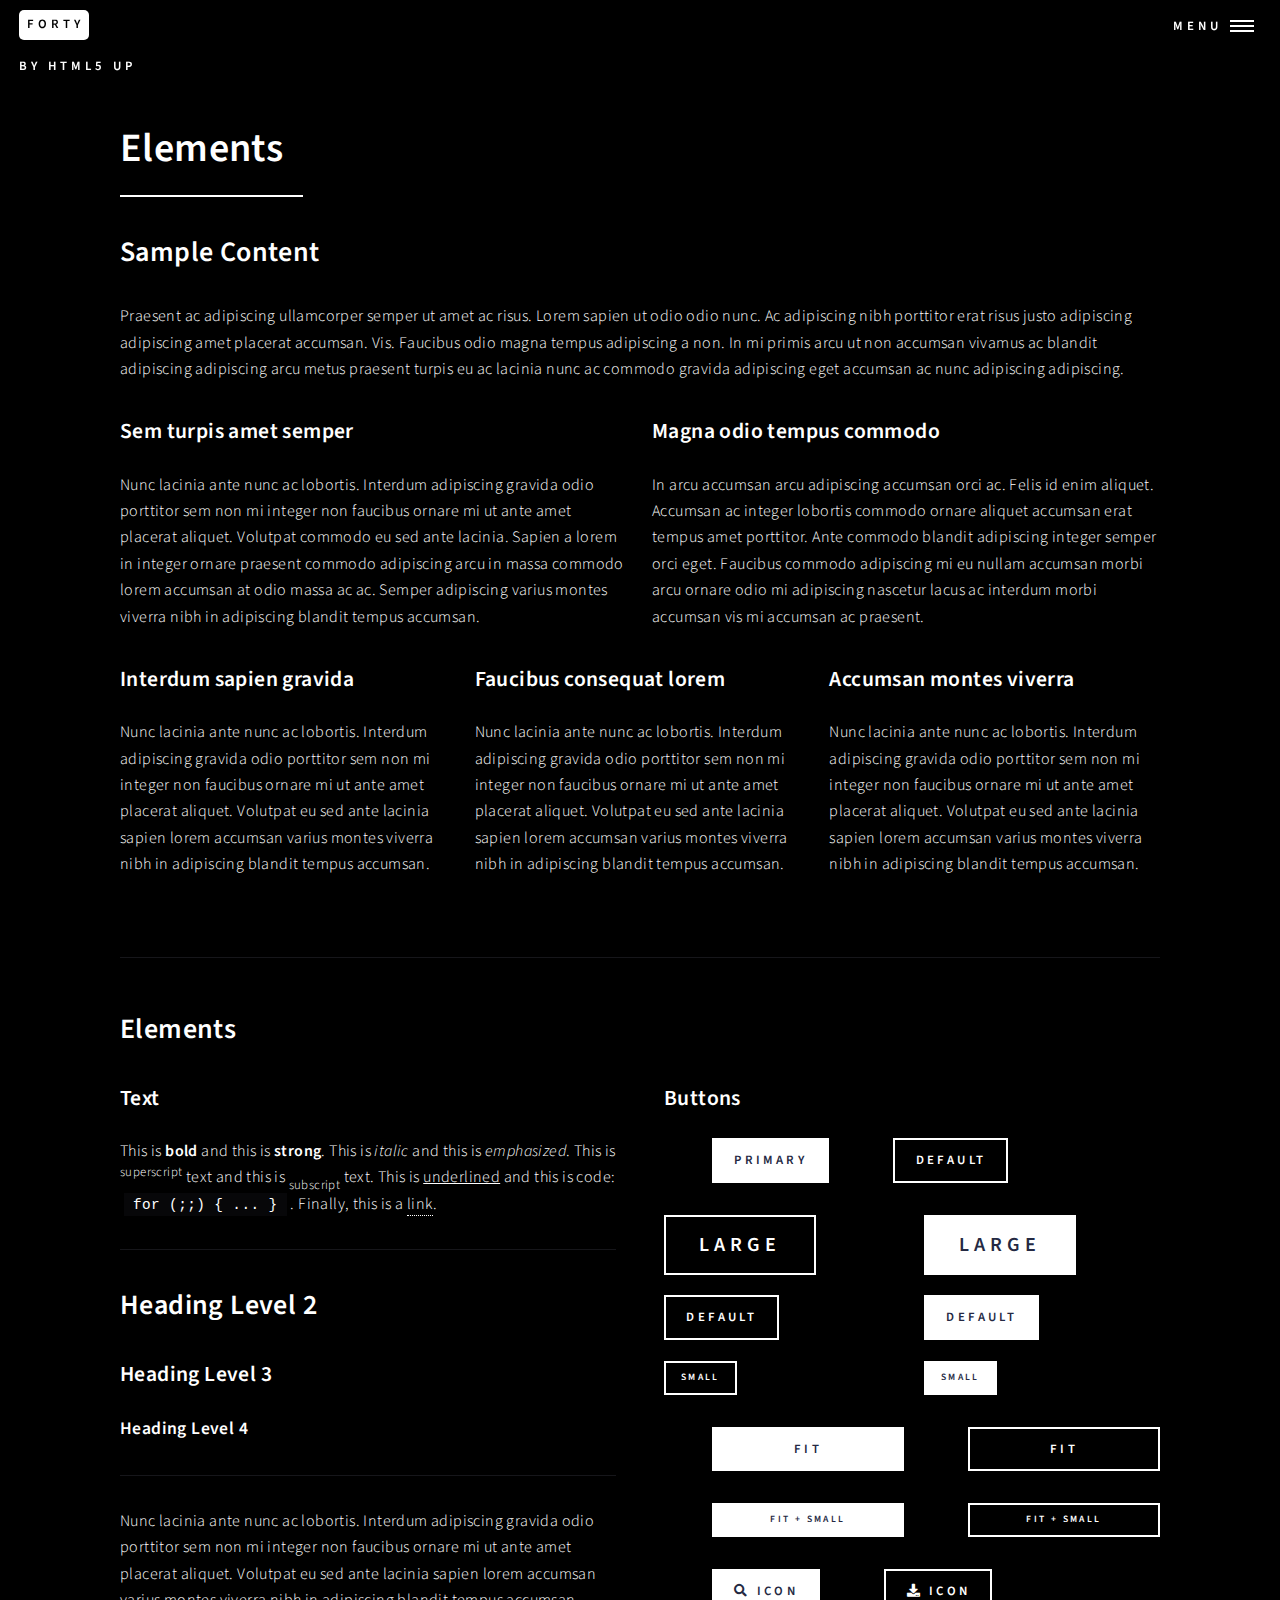
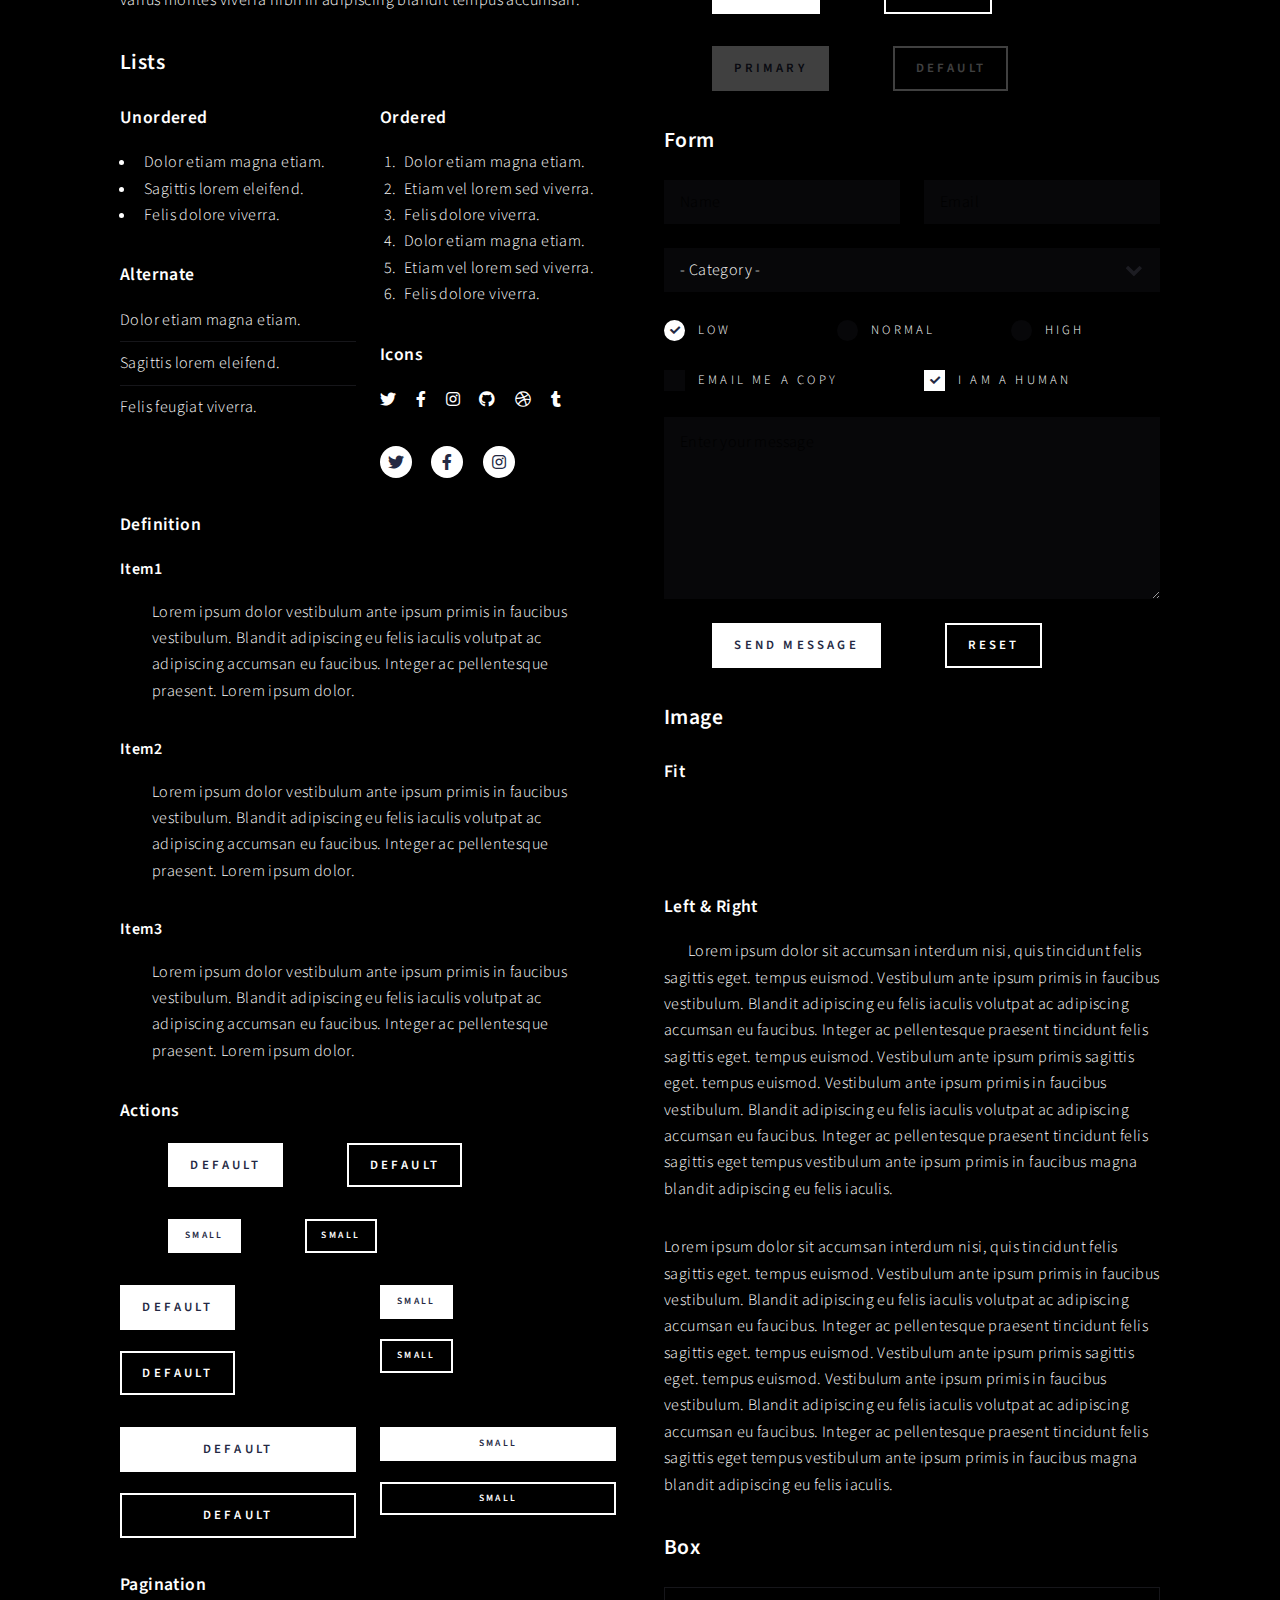
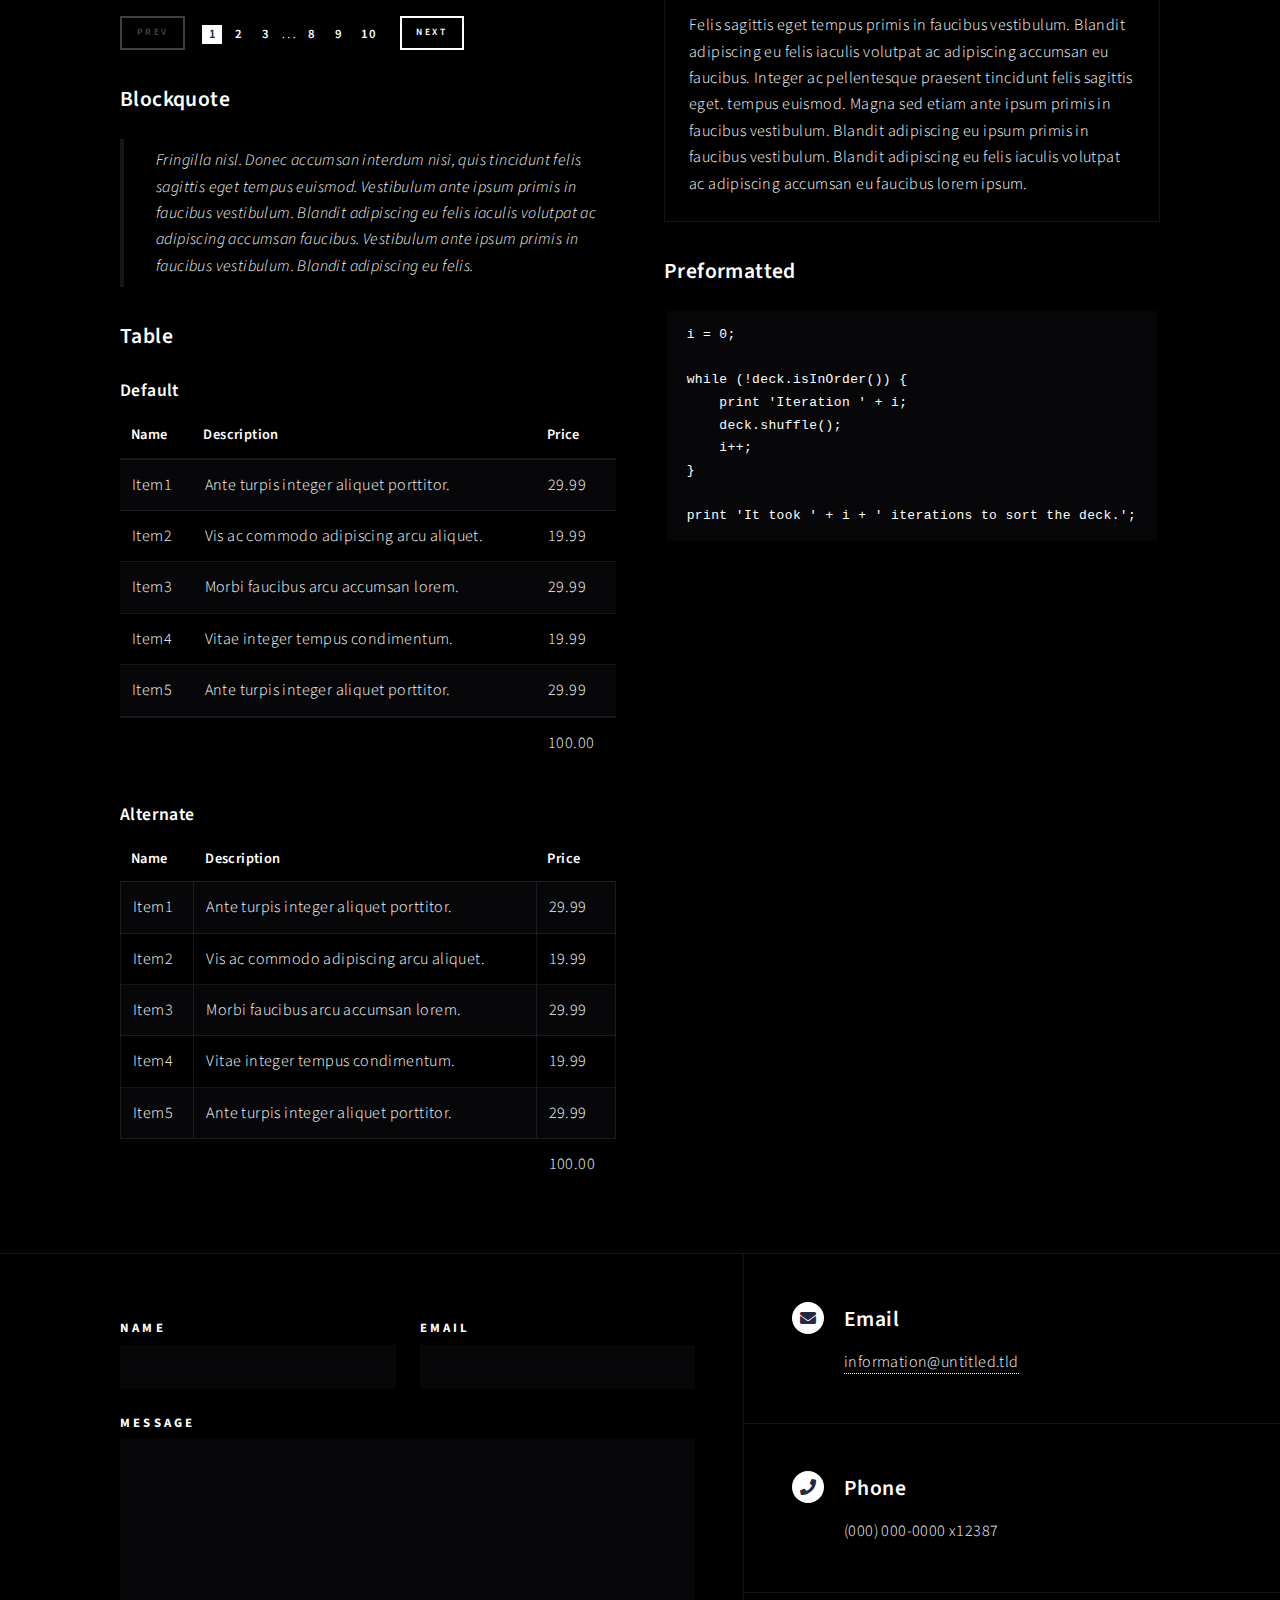
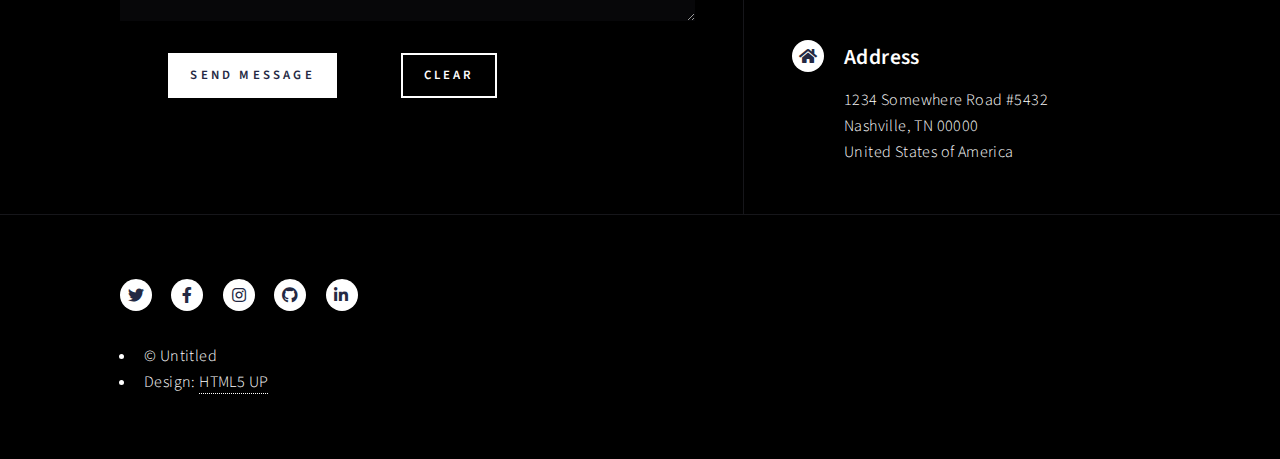
==== elements.html @ b3724514 "first commit" ====
<!DOCTYPE HTML>
<!--
	Forty by HTML5 UP
	html5up.net | @ajlkn
	Free for personal and commercial use under the CCA 3.0 license (html5up.net/license)
-->
<html lang="pt-br">
	<head>
		<title>Elements - Forty by HTML5 UP</title>
		<meta charset="utf-8" />
		<meta name="viewport" content="width=device-width, initial-scale=1, user-scalable=no" />
		<link rel="stylesheet" href="assets/css/main.css" />
		<noscript><link rel="stylesheet" href="assets/css/noscript.css" /></noscript>
	</head>
	<body class="is-preload">

		<!-- Wrapper -->
			<div id="wrapper">

				<!-- Header -->
					<header id="header">
						<a href="index.html" class="logo"><strong>Forty</strong> <span>by HTML5 UP</span></a>
						<nav>
							<a href="#menu">Menu</a>
						</nav>
					</header>

				<!-- Menu -->
					<nav id="menu">
						<ul class="links">
							<li><a href="index.html">Home</a></li>
							<li><a href="landing.html">Landing</a></li>
							<li><a href="generic.html">Generic</a></li>
							<li><a href="elements.html">Elements</a></li>
						</ul>
						<ul class="actions stacked">
							<li><a href="#" class="button primary fit">Get Started</a></li>
							<li><a href="#" class="button fit">Log In</a></li>
						</ul>
					</nav>

				<!-- Main -->
					<div id="main" class="alt">

						<!-- One -->
							<section id="one">
								<div class="inner">
									<header class="major">
										<h1>Elements</h1>
									</header>

									<!-- Content -->
										<h2 id="content">Sample Content</h2>
										<p>Praesent ac adipiscing ullamcorper semper ut amet ac risus. Lorem sapien ut odio odio nunc. Ac adipiscing nibh porttitor erat risus justo adipiscing adipiscing amet placerat accumsan. Vis. Faucibus odio magna tempus adipiscing a non. In mi primis arcu ut non accumsan vivamus ac blandit adipiscing adipiscing arcu metus praesent turpis eu ac lacinia nunc ac commodo gravida adipiscing eget accumsan ac nunc adipiscing adipiscing.</p>
										<div class="row">
											<div class="col-6 col-12-small">
												<h3>Sem turpis amet semper</h3>
												<p>Nunc lacinia ante nunc ac lobortis. Interdum adipiscing gravida odio porttitor sem non mi integer non faucibus ornare mi ut ante amet placerat aliquet. Volutpat commodo eu sed ante lacinia. Sapien a lorem in integer ornare praesent commodo adipiscing arcu in massa commodo lorem accumsan at odio massa ac ac. Semper adipiscing varius montes viverra nibh in adipiscing blandit tempus accumsan.</p>
											</div>
											<div class="col-6 col-12-small">
												<h3>Magna odio tempus commodo</h3>
												<p>In arcu accumsan arcu adipiscing accumsan orci ac. Felis id enim aliquet. Accumsan ac integer lobortis commodo ornare aliquet accumsan erat tempus amet porttitor. Ante commodo blandit adipiscing integer semper orci eget. Faucibus commodo adipiscing mi eu nullam accumsan morbi arcu ornare odio mi adipiscing nascetur lacus ac interdum morbi accumsan vis mi accumsan ac praesent.</p>
											</div>
											<!-- Break -->
											<div class="col-4 col-12-medium">
												<h3>Interdum sapien gravida</h3>
												<p>Nunc lacinia ante nunc ac lobortis. Interdum adipiscing gravida odio porttitor sem non mi integer non faucibus ornare mi ut ante amet placerat aliquet. Volutpat eu sed ante lacinia sapien lorem accumsan varius montes viverra nibh in adipiscing blandit tempus accumsan.</p>
											</div>
											<div class="col-4 col-12-medium">
												<h3>Faucibus consequat lorem</h3>
												<p>Nunc lacinia ante nunc ac lobortis. Interdum adipiscing gravida odio porttitor sem non mi integer non faucibus ornare mi ut ante amet placerat aliquet. Volutpat eu sed ante lacinia sapien lorem accumsan varius montes viverra nibh in adipiscing blandit tempus accumsan.</p>
											</div>
											<div class="col-4 col-12-medium">
												<h3>Accumsan montes viverra</h3>
												<p>Nunc lacinia ante nunc ac lobortis. Interdum adipiscing gravida odio porttitor sem non mi integer non faucibus ornare mi ut ante amet placerat aliquet. Volutpat eu sed ante lacinia sapien lorem accumsan varius montes viverra nibh in adipiscing blandit tempus accumsan.</p>
											</div>
										</div>

									<hr class="major" />

									<!-- Elements -->
										<h2 id="elements">Elements</h2>
										<div class="row gtr-200">
											<div class="col-6 col-12-medium">

												<!-- Text stuff -->
													<h3>Text</h3>
													<p>This is <b>bold</b> and this is <strong>strong</strong>. This is <i>italic</i> and this is <em>emphasized</em>.
													This is <sup>superscript</sup> text and this is <sub>subscript</sub> text.
													This is <u>underlined</u> and this is code: <code>for (;;) { ... }</code>.
													Finally, this is a <a href="#">link</a>.</p>
													<hr />
													<h2>Heading Level 2</h2>
													<h3>Heading Level 3</h3>
													<h4>Heading Level 4</h4>
													<hr />
													<p>Nunc lacinia ante nunc ac lobortis. Interdum adipiscing gravida odio porttitor sem non mi integer non faucibus ornare mi ut ante amet placerat aliquet. Volutpat eu sed ante lacinia sapien lorem accumsan varius montes viverra nibh in adipiscing blandit tempus accumsan.</p>

												<!-- Lists -->
													<h3>Lists</h3>
													<div class="row">
														<div class="col-6 col-12-small">

															<h4>Unordered</h4>
															<ul>
																<li>Dolor etiam magna etiam.</li>
																<li>Sagittis lorem eleifend.</li>
																<li>Felis dolore viverra.</li>
															</ul>

															<h4>Alternate</h4>
															<ul class="alt">
																<li>Dolor etiam magna etiam.</li>
																<li>Sagittis lorem eleifend.</li>
																<li>Felis feugiat viverra.</li>
															</ul>

														</div>
														<div class="col-6 col-12-small">

															<h4>Ordered</h4>
															<ol>
																<li>Dolor etiam magna etiam.</li>
																<li>Etiam vel lorem sed viverra.</li>
																<li>Felis dolore viverra.</li>
																<li>Dolor etiam magna etiam.</li>
																<li>Etiam vel lorem sed viverra.</li>
																<li>Felis dolore viverra.</li>
															</ol>

															<h4>Icons</h4>
															<ul class="icons">
																<li><a href="#" class="icon brands fa-twitter"><span class="label">Twitter</span></a></li>
																<li><a href="#" class="icon brands fa-facebook-f"><span class="label">Facebook</span></a></li>
																<li><a href="#" class="icon brands fa-instagram"><span class="label">Instagram</span></a></li>
																<li><a href="#" class="icon brands fa-github"><span class="label">Github</span></a></li>
																<li><a href="#" class="icon brands fa-dribbble"><span class="label">Dribbble</span></a></li>
																<li><a href="#" class="icon brands fa-tumblr"><span class="label">Tumblr</span></a></li>
															</ul>
															<ul class="icons">
																<li><a href="#" class="icon brands alt fa-twitter"><span class="label">Twitter</span></a></li>
																<li><a href="#" class="icon brands alt fa-facebook-f"><span class="label">Facebook</span></a></li>
																<li><a href="#" class="icon brands alt fa-instagram"><span class="label">Instagram</span></a></li>
															</ul>

														</div>
													</div>
													<h4>Definition</h4>
													<dl>
														<dt>Item1</dt>
														<dd>
															<p>Lorem ipsum dolor vestibulum ante ipsum primis in faucibus vestibulum. Blandit adipiscing eu felis iaculis volutpat ac adipiscing accumsan eu faucibus. Integer ac pellentesque praesent. Lorem ipsum dolor.</p>
														</dd>
														<dt>Item2</dt>
														<dd>
															<p>Lorem ipsum dolor vestibulum ante ipsum primis in faucibus vestibulum. Blandit adipiscing eu felis iaculis volutpat ac adipiscing accumsan eu faucibus. Integer ac pellentesque praesent. Lorem ipsum dolor.</p>
														</dd>
														<dt>Item3</dt>
														<dd>
															<p>Lorem ipsum dolor vestibulum ante ipsum primis in faucibus vestibulum. Blandit adipiscing eu felis iaculis volutpat ac adipiscing accumsan eu faucibus. Integer ac pellentesque praesent. Lorem ipsum dolor.</p>
														</dd>
													</dl>

													<h4>Actions</h4>
													<ul class="actions">
														<li><a href="#" class="button primary">Default</a></li>
														<li><a href="#" class="button">Default</a></li>
													</ul>
													<ul class="actions small">
														<li><a href="#" class="button primary small">Small</a></li>
														<li><a href="#" class="button small">Small</a></li>
													</ul>
													<div class="row">
														<div class="col-6 col-12-small">
															<ul class="actions stacked">
																<li><a href="#" class="button primary">Default</a></li>
																<li><a href="#" class="button">Default</a></li>
															</ul>
														</div>
														<div class="col-6 col-12-small">
															<ul class="actions stacked">
																<li><a href="#" class="button primary small">Small</a></li>
																<li><a href="#" class="button small">Small</a></li>
															</ul>
														</div>
														<div class="col-6 col-12-small">
															<ul class="actions stacked">
																<li><a href="#" class="button primary fit">Default</a></li>
																<li><a href="#" class="button fit">Default</a></li>
															</ul>
														</div>
														<div class="col-6 col-12-small">
															<ul class="actions stacked">
																<li><a href="#" class="button primary small fit">Small</a></li>
																<li><a href="#" class="button small fit">Small</a></li>
															</ul>
														</div>
													</div>

													<h4>Pagination</h4>
													<ul class="pagination">
														<li><span class="button small disabled">Prev</span></li>
														<li><a href="#" class="page active">1</a></li>
														<li><a href="#" class="page">2</a></li>
														<li><a href="#" class="page">3</a></li>
														<li><span>&hellip;</span></li>
														<li><a href="#" class="page">8</a></li>
														<li><a href="#" class="page">9</a></li>
														<li><a href="#" class="page">10</a></li>
														<li><a href="#" class="button small">Next</a></li>
													</ul>

												<!-- Blockquote -->
													<h3>Blockquote</h3>
													<blockquote>Fringilla nisl. Donec accumsan interdum nisi, quis tincidunt felis sagittis eget tempus euismod. Vestibulum ante ipsum primis in faucibus vestibulum. Blandit adipiscing eu felis iaculis volutpat ac adipiscing accumsan faucibus. Vestibulum ante ipsum primis in faucibus vestibulum. Blandit adipiscing eu felis.</blockquote>

												<!-- Table -->
													<h3>Table</h3>

													<h4>Default</h4>
													<div class="table-wrapper">
														<table>
															<thead>
																<tr>
																	<th>Name</th>
																	<th>Description</th>
																	<th>Price</th>
																</tr>
															</thead>
															<tbody>
																<tr>
																	<td>Item1</td>
																	<td>Ante turpis integer aliquet porttitor.</td>
																	<td>29.99</td>
																</tr>
																<tr>
																	<td>Item2</td>
																	<td>Vis ac commodo adipiscing arcu aliquet.</td>
																	<td>19.99</td>
																</tr>
																<tr>
																	<td>Item3</td>
																	<td> Morbi faucibus arcu accumsan lorem.</td>
																	<td>29.99</td>
																</tr>
																<tr>
																	<td>Item4</td>
																	<td>Vitae integer tempus condimentum.</td>
																	<td>19.99</td>
																</tr>
																<tr>
																	<td>Item5</td>
																	<td>Ante turpis integer aliquet porttitor.</td>
																	<td>29.99</td>
																</tr>
															</tbody>
															<tfoot>
																<tr>
																	<td colspan="2"></td>
																	<td>100.00</td>
																</tr>
															</tfoot>
														</table>
													</div>

													<h4>Alternate</h4>
													<div class="table-wrapper">
														<table class="alt">
															<thead>
																<tr>
																	<th>Name</th>
																	<th>Description</th>
																	<th>Price</th>
																</tr>
															</thead>
															<tbody>
																<tr>
																	<td>Item1</td>
																	<td>Ante turpis integer aliquet porttitor.</td>
																	<td>29.99</td>
																</tr>
																<tr>
																	<td>Item2</td>
																	<td>Vis ac commodo adipiscing arcu aliquet.</td>
																	<td>19.99</td>
																</tr>
																<tr>
																	<td>Item3</td>
																	<td> Morbi faucibus arcu accumsan lorem.</td>
																	<td>29.99</td>
																</tr>
																<tr>
																	<td>Item4</td>
																	<td>Vitae integer tempus condimentum.</td>
																	<td>19.99</td>
																</tr>
																<tr>
																	<td>Item5</td>
																	<td>Ante turpis integer aliquet porttitor.</td>
																	<td>29.99</td>
																</tr>
															</tbody>
															<tfoot>
																<tr>
																	<td colspan="2"></td>
																	<td>100.00</td>
																</tr>
															</tfoot>
														</table>
													</div>

											</div>
											<div class="col-6 col-12-medium">

												<!-- Buttons -->
													<h3>Buttons</h3>
													<ul class="actions">
														<li><a href="#" class="button primary">Primary</a></li>
														<li><a href="#" class="button">Default</a></li>
													</ul>
													<div class="row">
														<div class="col-6 col-12-xsmall">
															<ul class="actions stacked">
																<li><a href="#" class="button large">Large</a></li>
																<li><a href="#" class="button">Default</a></li>
																<li><a href="#" class="button small">Small</a></li>
															</ul>
														</div>
														<div class="col-6 col-12-xsmall">
															<ul class="actions stacked">
																<li><a href="#" class="button primary large">Large</a></li>
																<li><a href="#" class="button primary">Default</a></li>
																<li><a href="#" class="button primary small">Small</a></li>
															</ul>
														</div>
													</div>
													<ul class="actions fit">
														<li><a href="#" class="button primary fit">Fit</a></li>
														<li><a href="#" class="button fit">Fit</a></li>
													</ul>
													<ul class="actions fit small">
														<li><a href="#" class="button primary fit small">Fit + Small</a></li>
														<li><a href="#" class="button fit small">Fit + Small</a></li>
													</ul>
													<ul class="actions">
														<li><a href="#" class="button primary icon solid fa-search">Icon</a></li>
														<li><a href="#" class="button icon solid fa-download">Icon</a></li>
													</ul>
													<ul class="actions">
														<li><span class="button primary disabled">Primary</span></li>
														<li><span class="button disabled">Default</span></li>
													</ul>

												<!-- Form -->
													<h3>Form</h3>

													<form method="post" action="#">
														<div class="row gtr-uniform">
															<div class="col-6 col-12-xsmall">
																<input type="text" name="demo-name" id="demo-name" value="" placeholder="Name" />
															</div>
															<div class="col-6 col-12-xsmall">
																<input type="email" name="demo-email" id="demo-email" value="" placeholder="Email" />
															</div>
															<!-- Break -->
															<div class="col-12">
																<select name="demo-category" id="demo-category">
																	<option value="">- Category -</option>
																	<option value="1">Manufacturing</option>
																	<option value="1">Shipping</option>
																	<option value="1">Administration</option>
																	<option value="1">Human Resources</option>
																</select>
															</div>
															<!-- Break -->
															<div class="col-4 col-12-small">
																<input type="radio" id="demo-priority-low" name="demo-priority" checked>
																<label for="demo-priority-low">Low</label>
															</div>
															<div class="col-4 col-12-small">
																<input type="radio" id="demo-priority-normal" name="demo-priority">
																<label for="demo-priority-normal">Normal</label>
															</div>
															<div class="col-4 col-12-small">
																<input type="radio" id="demo-priority-high" name="demo-priority">
																<label for="demo-priority-high">High</label>
															</div>
															<!-- Break -->
															<div class="col-6 col-12-small">
																<input type="checkbox" id="demo-copy" name="demo-copy">
																<label for="demo-copy">Email me a copy</label>
															</div>
															<div class="col-6 col-12-small">
																<input type="checkbox" id="demo-human" name="demo-human" checked>
																<label for="demo-human">I am a human</label>
															</div>
															<!-- Break -->
															<div class="col-12">
																<textarea name="demo-message" id="demo-message" placeholder="Enter your message" rows="6"></textarea>
															</div>
															<!-- Break -->
															<div class="col-12">
																<ul class="actions">
																	<li><input type="submit" value="Send Message" class="primary" /></li>
																	<li><input type="reset" value="Reset" /></li>
																</ul>
															</div>
														</div>
													</form>

												<!-- Image -->
													<h3>Image</h3>

													<h4>Fit</h4>
													<span class="image fit"><img src="images/pic03.jpg" alt="" /></span>
													<div class="box alt">
														<div class="row gtr-50 gtr-uniform">
															<div class="col-4"><span class="image fit"><img src="images/pic08.jpg" alt="" /></span></div>
															<div class="col-4"><span class="image fit"><img src="images/pic09.jpg" alt="" /></span></div>
															<div class="col-4"><span class="image fit"><img src="images/pic10.jpg" alt="" /></span></div>
															<!-- Break -->
															<div class="col-4"><span class="image fit"><img src="images/pic10.jpg" alt="" /></span></div>
															<div class="col-4"><span class="image fit"><img src="images/pic08.jpg" alt="" /></span></div>
															<div class="col-4"><span class="image fit"><img src="images/pic09.jpg" alt="" /></span></div>
															<!-- Break -->
															<div class="col-4"><span class="image fit"><img src="images/pic09.jpg" alt="" /></span></div>
															<div class="col-4"><span class="image fit"><img src="images/pic10.jpg" alt="" /></span></div>
															<div class="col-4"><span class="image fit"><img src="images/pic08.jpg" alt="" /></span></div>
														</div>
													</div>

													<h4>Left &amp; Right</h4>
													<p><span class="image left"><img src="images/pic09.jpg" alt="" /></span>Lorem ipsum dolor sit accumsan interdum nisi, quis tincidunt felis sagittis eget. tempus euismod. Vestibulum ante ipsum primis in faucibus vestibulum. Blandit adipiscing eu felis iaculis volutpat ac adipiscing accumsan eu faucibus. Integer ac pellentesque praesent tincidunt felis sagittis eget. tempus euismod. Vestibulum ante ipsum primis sagittis eget. tempus euismod. Vestibulum ante ipsum primis in faucibus vestibulum. Blandit adipiscing eu felis iaculis volutpat ac adipiscing accumsan eu faucibus. Integer ac pellentesque praesent tincidunt felis sagittis eget tempus vestibulum ante ipsum primis in faucibus magna blandit adipiscing eu felis iaculis.</p>
													<p><span class="image right"><img src="images/pic10.jpg" alt="" /></span>Lorem ipsum dolor sit accumsan interdum nisi, quis tincidunt felis sagittis eget. tempus euismod. Vestibulum ante ipsum primis in faucibus vestibulum. Blandit adipiscing eu felis iaculis volutpat ac adipiscing accumsan eu faucibus. Integer ac pellentesque praesent tincidunt felis sagittis eget. tempus euismod. Vestibulum ante ipsum primis sagittis eget. tempus euismod. Vestibulum ante ipsum primis in faucibus vestibulum. Blandit adipiscing eu felis iaculis volutpat ac adipiscing accumsan eu faucibus. Integer ac pellentesque praesent tincidunt felis sagittis eget tempus vestibulum ante ipsum primis in faucibus magna blandit adipiscing eu felis iaculis.</p>

												<!-- Box -->
													<h3>Box</h3>
													<div class="box">
														<p>Felis sagittis eget tempus primis in faucibus vestibulum. Blandit adipiscing eu felis iaculis volutpat ac adipiscing accumsan eu faucibus. Integer ac pellentesque praesent tincidunt felis sagittis eget. tempus euismod. Magna sed etiam ante ipsum primis in faucibus vestibulum. Blandit adipiscing eu ipsum primis in faucibus vestibulum. Blandit adipiscing eu felis iaculis volutpat ac adipiscing accumsan eu faucibus lorem ipsum.</p>
													</div>

												<!-- Preformatted Code -->
													<h3>Preformatted</h3>
													<pre><code>i = 0;

while (!deck.isInOrder()) {
    print 'Iteration ' + i;
    deck.shuffle();
    i++;
}

print 'It took ' + i + ' iterations to sort the deck.';
</code></pre>

											</div>
										</div>

								</div>
							</section>

					</div>

				<!-- Contact -->
					<section id="contact">
						<div class="inner">
							<section>
								<form method="post" action="#">
									<div class="fields">
										<div class="field half">
											<label for="name">Name</label>
											<input type="text" name="name" id="name" />
										</div>
										<div class="field half">
											<label for="email">Email</label>
											<input type="text" name="email" id="email" />
										</div>
										<div class="field">
											<label for="message">Message</label>
											<textarea name="message" id="message" rows="6"></textarea>
										</div>
									</div>
									<ul class="actions">
										<li><input type="submit" value="Send Message" class="primary" /></li>
										<li><input type="reset" value="Clear" /></li>
									</ul>
								</form>
							</section>
							<section class="split">
								<section>
									<div class="contact-method">
										<span class="icon solid alt fa-envelope"></span>
										<h3>Email</h3>
										<a href="#">information@untitled.tld</a>
									</div>
								</section>
								<section>
									<div class="contact-method">
										<span class="icon solid alt fa-phone"></span>
										<h3>Phone</h3>
										<span>(000) 000-0000 x12387</span>
									</div>
								</section>
								<section>
									<div class="contact-method">
										<span class="icon solid alt fa-home"></span>
										<h3>Address</h3>
										<span>1234 Somewhere Road #5432<br />
										Nashville, TN 00000<br />
										United States of America</span>
									</div>
								</section>
							</section>
						</div>
					</section>

				<!-- Footer -->
					<footer id="footer">
						<div class="inner">
							<ul class="icons">
								<li><a href="#" class="icon brands alt fa-twitter"><span class="label">Twitter</span></a></li>
								<li><a href="#" class="icon brands alt fa-facebook-f"><span class="label">Facebook</span></a></li>
								<li><a href="#" class="icon brands alt fa-instagram"><span class="label">Instagram</span></a></li>
								<li><a href="#" class="icon brands alt fa-github"><span class="label">GitHub</span></a></li>
								<li><a href="#" class="icon brands alt fa-linkedin-in"><span class="label">LinkedIn</span></a></li>
							</ul>
							<ul class="copyright">
								<li>&copy; Untitled</li><li>Design: <a href="https://html5up.net">HTML5 UP</a></li>
							</ul>
						</div>
					</footer>

			</div>

		<!-- Scripts -->
			<script src="assets/js/jquery.min.js"></script>
			<script src="assets/js/jquery.scrolly.min.js"></script>
			<script src="assets/js/jquery.scrollex.min.js"></script>
			<script src="assets/js/browser.min.js"></script>
			<script src="assets/js/breakpoints.min.js"></script>
			<script src="assets/js/util.js"></script>
			<script src="assets/js/main.js"></script>

	</body>
</html>
---- assets/css/main.css ----
@import url(fontawesome-all.min.css);
@import url("https://fonts.googleapis.com/css?family=Source+Sans+Pro:300,300italic,600,600italic");

/*
	Forty by HTML5 UP
	html5up.net | @ajlkn
	Free for personal and commercial use under the CCA 3.0 license (html5up.net/license)
*/

html, body, div, span, applet, object,
iframe, h1, h2, h3, h4, h5, h6, p, blockquote,
pre, a, abbr, acronym, address, big, cite,
code, del, dfn, em, img, ins, kbd, q, s, samp,
small, strike, strong, sub, sup, tt, var, b,
u, i, center, dl, dt, dd, ol, ul, li, fieldset,
form, label, legend, table, caption, tbody,
tfoot, thead, tr, th, td, article, aside,
canvas, details, embed, figure, figcaption,
footer, header, hgroup, menu, nav, output, ruby,
section, summary, time, mark, audio, video {
	margin: 0;
	padding: 0;
	border: 0;
	font-size: 100%;
	font: inherit;
	vertical-align: baseline;}

article, aside, details, figcaption, figure,
footer, header, hgroup, menu, nav, section {
	display: block;}

body {
	line-height: 1;
}

ol, ul {
	list-style: none;
}

blockquote, q {
	quotes: none;
}

	blockquote:before, blockquote:after, q:before, q:after {
		content: '';
		content: none;
	}

table {
	border-collapse: collapse;
	border-spacing: 0;
}

body {
	-webkit-text-size-adjust: none;
}

mark {
	background-color: transparent;
	color: inherit;
}

input::-moz-focus-inner {
	border: 0;
	padding: 0;
}

input, select, textarea {
	-moz-appearance: none;
	-webkit-appearance: none;
	-ms-appearance: none;
	appearance: none;
}

/* Basic */

	@-ms-viewport {
		width: device-width;
	}

	body {
		-ms-overflow-style: scrollbar;
	}

	@media screen and (max-width: 480px) {

		html, body {
			min-width: 320px;
		}

	}

	html {
		box-sizing: border-box;
	}

	*, *:before, *:after {
		box-sizing: inherit;
	}

	body {
		background: #000000;
	}

		body.is-preload *, body.is-preload *:before, body.is-preload *:after {
			-moz-animation: none !important;
			-webkit-animation: none !important;
			-ms-animation: none !important;
			animation: none !important;
			-moz-transition: none !important;
			-webkit-transition: none !important;
			-ms-transition: none !important;
			transition: none !important;
		}

/* Type */

	body, input, select, textarea {
		color: #ffffff;
		font-family: "Source Sans Pro", Helvetica, sans-serif;
		font-size: 17pt;
		font-weight: 300;
		letter-spacing: 0.025em;
		line-height: 1.65;
	}

		@media screen and (max-width: 1680px) {

			body, input, select, textarea {
				font-size: 14pt;
			}

		}

		@media screen and (max-width: 1280px) {

			body, input, select, textarea {
				font-size: 12pt;
			}

		}

		@media screen and (max-width: 360px) {

			body, input, select, textarea {
				font-size: 11pt;
			}

		}

	a {
		-moz-transition: color 0.2s ease-in-out, border-bottom-color 0.2s ease-in-out;
		-webkit-transition: color 0.2s ease-in-out, border-bottom-color 0.2s ease-in-out;
		-ms-transition: color 0.2s ease-in-out, border-bottom-color 0.2s ease-in-out;
		transition: color 0.2s ease-in-out, border-bottom-color 0.2s ease-in-out;
		border-bottom: dotted 1px;
		color: inherit;
		text-decoration: none;
	}

		a:hover {
			border-bottom-color: transparent;
			color: #9bf1ff !important;
		}

		a:active {
			color: #53e3fb !important;
		}

	strong, b {
		color: #ffffff;
		font-weight: 600;
	}

	em, i {
		font-style: italic;
	}

	p {
		margin: 0 0 2em 0;
	}

	h1, h2, h3, h4, h5, h6 {
		color: #ffffff;
		font-weight: 600;
		line-height: 1.65;
		margin: 0 0 1em 0;
	}

		h1 a, h2 a, h3 a, h4 a, h5 a, h6 a {
			color: inherit;
			border-bottom: 0;
		}

	h1 {
		font-size: 2.5em;
	}

	h2 {
		font-size: 1.75em;
	}

	h3 {
		font-size: 1.35em;
	}

	h4 {
		font-size: 1.1em;
	}

	h5 {
		font-size: 0.9em;
	}

	h6 {
		font-size: 0.7em;
	}

	@media screen and (max-width: 736px) {

		h1 {
			font-size: 2em;
		}

		h2 {
			font-size: 1.5em;
		}

		h3 {
			font-size: 1.25em;
		}

	}

	sub {
		font-size: 0.8em;
		position: relative;
		top: 0.5em;
	}

	sup {
		font-size: 0.8em;
		position: relative;
		top: -0.5em;
	}

	blockquote {
		border-left: solid 4px rgba(212, 212, 255, 0.1);
		font-style: italic;
		margin: 0 0 2em 0;
		padding: 0.5em 0 0.5em 2em;
	}

	code {
		background: rgba(212, 212, 255, 0.035);
		font-family: "Courier New", monospace;
		font-size: 0.9em;
		margin: 0 0.25em;
		padding: 0.25em 0.65em;
	}

	pre {
		-webkit-overflow-scrolling: touch;
		font-family: "Courier New", monospace;
		font-size: 0.9em;
		margin: 0 0 2em 0;
	}

		pre code {
			display: block;
			line-height: 1.75;
			padding: 1em 1.5em;
			overflow-x: auto;
		}

	hr {
		border: 0;
		border-bottom: solid 1px rgba(212, 212, 255, 0.1);
		margin: 2em 0;
	}

		hr.major {
			margin: 3em 0;
		}

	.align-left {
		text-align: left;
	}

	.align-center {
		text-align: center;
	}

	.align-right {
		text-align: right;
	}

/* Row */

	.row {
		display: flex;
		flex-wrap: wrap;
		box-sizing: border-box;
		align-items: stretch;
	}

		.row > * {
			box-sizing: border-box;
		}

		.row.gtr-uniform > * > :last-child {
			margin-bottom: 0;
		}

		.row.aln-left {
			justify-content: flex-start;
		}

		.row.aln-center {
			justify-content: center;
		}

		.row.aln-right {
			justify-content: flex-end;
		}

		.row.aln-top {
			align-items: flex-start;
		}

		.row.aln-middle {
			align-items: center;
		}

		.row.aln-bottom {
			align-items: flex-end;
		}

		.row > .imp {
			order: -1;
		}

		.row > .col-1 {
			width: 8.33333%;
		}

		.row > .off-1 {
			margin-left: 8.33333%;
		}

		.row > .col-2 {
			width: 16.66667%;
		}

		.row > .off-2 {
			margin-left: 16.66667%;
		}

		.row > .col-3 {
			width: 25%;
		}

		.row > .off-3 {
			margin-left: 25%;
		}

		.row > .col-4 {
			width: 33.33333%;
		}

		.row > .off-4 {
			margin-left: 33.33333%;
		}

		.row > .col-5 {
			width: 41.66667%;
		}

		.row > .off-5 {
			margin-left: 41.66667%;
		}

		.row > .col-6 {
			width: 50%;
		}

		.row > .off-6 {
			margin-left: 50%;
		}

		.row > .col-7 {
			width: 58.33333%;
		}

		.row > .off-7 {
			margin-left: 58.33333%;
		}

		.row > .col-8 {
			width: 66.66667%;
		}

		.row > .off-8 {
			margin-left: 66.66667%;
		}

		.row > .col-9 {
			width: 75%;
		}

		.row > .off-9 {
			margin-left: 75%;
		}

		.row > .col-10 {
			width: 83.33333%;
		}

		.row > .off-10 {
			margin-left: 83.33333%;
		}

		.row > .col-11 {
			width: 91.66667%;
		}

		.row > .off-11 {
			margin-left: 91.66667%;
		}

		.row > .col-12 {
			width: 100%;
		}

		.row > .off-12 {
			margin-left: 100%;
		}

		.row.gtr-0 {
			margin-top: 0;
			margin-left: 0em;
		}

			.row.gtr-0 > * {
				padding: 0 0 0 0em;
			}

			.row.gtr-0.gtr-uniform {
				margin-top: 0em;
			}

				.row.gtr-0.gtr-uniform > * {
					padding-top: 0em;
				}

		.row.gtr-25 {
			margin-top: 0;
			margin-left: -0.5em;
		}

			.row.gtr-25 > * {
				padding: 0 0 0 0.5em;
			}

			.row.gtr-25.gtr-uniform {
				margin-top: -0.5em;
			}

				.row.gtr-25.gtr-uniform > * {
					padding-top: 0.5em;
				}

		.row.gtr-50 {
			margin-top: 0;
			margin-left: -1em;
		}

			.row.gtr-50 > * {
				padding: 0 0 0 1em;
			}

			.row.gtr-50.gtr-uniform {
				margin-top: -1em;
			}

				.row.gtr-50.gtr-uniform > * {
					padding-top: 1em;
				}

		.row {
			margin-top: 0;
			margin-left: -2em;
		}

			.row > * {
				padding: 0 0 0 2em;
			}

			.row.gtr-uniform {
				margin-top: -2em;
			}

				.row.gtr-uniform > * {
					padding-top: 2em;
				}

		.row.gtr-150 {
			margin-top: 0;
			margin-left: -3em;
		}

			.row.gtr-150 > * {
				padding: 0 0 0 3em;
			}

			.row.gtr-150.gtr-uniform {
				margin-top: -3em;
			}

				.row.gtr-150.gtr-uniform > * {
					padding-top: 3em;
				}

		.row.gtr-200 {
			margin-top: 0;
			margin-left: -4em;
		}

			.row.gtr-200 > * {
				padding: 0 0 0 4em;
			}

			.row.gtr-200.gtr-uniform {
				margin-top: -4em;
			}

				.row.gtr-200.gtr-uniform > * {
					padding-top: 4em;
				}

		@media screen and (max-width: 1680px) {

			.row {
				display: flex;
				flex-wrap: wrap;
				box-sizing: border-box;
				align-items: stretch;
			}

				.row > * {
					box-sizing: border-box;
				}

				.row.gtr-uniform > * > :last-child {
					margin-bottom: 0;
				}

				.row.aln-left {
					justify-content: flex-start;
				}

				.row.aln-center {
					justify-content: center;
				}

				.row.aln-right {
					justify-content: flex-end;
				}

				.row.aln-top {
					align-items: flex-start;
				}

				.row.aln-middle {
					align-items: center;
				}

				.row.aln-bottom {
					align-items: flex-end;
				}

				.row > .imp-xlarge {
					order: -1;
				}

				.row > .col-1-xlarge {
					width: 8.33333%;
				}

				.row > .off-1-xlarge {
					margin-left: 8.33333%;
				}

				.row > .col-2-xlarge {
					width: 16.66667%;
				}

				.row > .off-2-xlarge {
					margin-left: 16.66667%;
				}

				.row > .col-3-xlarge {
					width: 25%;
				}

				.row > .off-3-xlarge {
					margin-left: 25%;
				}

				.row > .col-4-xlarge {
					width: 33.33333%;
				}

				.row > .off-4-xlarge {
					margin-left: 33.33333%;
				}

				.row > .col-5-xlarge {
					width: 41.66667%;
				}

				.row > .off-5-xlarge {
					margin-left: 41.66667%;
				}

				.row > .col-6-xlarge {
					width: 50%;
				}

				.row > .off-6-xlarge {
					margin-left: 50%;
				}

				.row > .col-7-xlarge {
					width: 58.33333%;
				}

				.row > .off-7-xlarge {
					margin-left: 58.33333%;
				}

				.row > .col-8-xlarge {
					width: 66.66667%;
				}

				.row > .off-8-xlarge {
					margin-left: 66.66667%;
				}

				.row > .col-9-xlarge {
					width: 75%;
				}

				.row > .off-9-xlarge {
					margin-left: 75%;
				}

				.row > .col-10-xlarge {
					width: 83.33333%;
				}

				.row > .off-10-xlarge {
					margin-left: 83.33333%;
				}

				.row > .col-11-xlarge {
					width: 91.66667%;
				}

				.row > .off-11-xlarge {
					margin-left: 91.66667%;
				}

				.row > .col-12-xlarge {
					width: 100%;
				}

				.row > .off-12-xlarge {
					margin-left: 100%;
				}

				.row.gtr-0 {
					margin-top: 0;
					margin-left: 0em;
				}

					.row.gtr-0 > * {
						padding: 0 0 0 0em;
					}

					.row.gtr-0.gtr-uniform {
						margin-top: 0em;
					}

						.row.gtr-0.gtr-uniform > * {
							padding-top: 0em;
						}

				.row.gtr-25 {
					margin-top: 0;
					margin-left: -0.5em;
				}

					.row.gtr-25 > * {
						padding: 0 0 0 0.5em;
					}

					.row.gtr-25.gtr-uniform {
						margin-top: -0.5em;
					}

						.row.gtr-25.gtr-uniform > * {
							padding-top: 0.5em;
						}

				.row.gtr-50 {
					margin-top: 0;
					margin-left: -1em;
				}

					.row.gtr-50 > * {
						padding: 0 0 0 1em;
					}

					.row.gtr-50.gtr-uniform {
						margin-top: -1em;
					}

						.row.gtr-50.gtr-uniform > * {
							padding-top: 1em;
						}

				.row {
					margin-top: 0;
					margin-left: -2em;
				}

					.row > * {
						padding: 0 0 0 2em;
					}

					.row.gtr-uniform {
						margin-top: -2em;
					}

						.row.gtr-uniform > * {
							padding-top: 2em;
						}

				.row.gtr-150 {
					margin-top: 0;
					margin-left: -3em;
				}

					.row.gtr-150 > * {
						padding: 0 0 0 3em;
					}

					.row.gtr-150.gtr-uniform {
						margin-top: -3em;
					}

						.row.gtr-150.gtr-uniform > * {
							padding-top: 3em;
						}

				.row.gtr-200 {
					margin-top: 0;
					margin-left: -4em;
				}

					.row.gtr-200 > * {
						padding: 0 0 0 4em;
					}

					.row.gtr-200.gtr-uniform {
						margin-top: -4em;
					}

						.row.gtr-200.gtr-uniform > * {
							padding-top: 4em;
						}

		}

		@media screen and (max-width: 1280px) {

			.row {
				display: flex;
				flex-wrap: wrap;
				box-sizing: border-box;
				align-items: stretch;
			}

				.row > * {
					box-sizing: border-box;
				}

				.row.gtr-uniform > * > :last-child {
					margin-bottom: 0;
				}

				.row.aln-left {
					justify-content: flex-start;
				}

				.row.aln-center {
					justify-content: center;
				}

				.row.aln-right {
					justify-content: flex-end;
				}

				.row.aln-top {
					align-items: flex-start;
				}

				.row.aln-middle {
					align-items: center;
				}

				.row.aln-bottom {
					align-items: flex-end;
				}

				.row > .imp-large {
					order: -1;
				}

				.row > .col-1-large {
					width: 8.33333%;
				}

				.row > .off-1-large {
					margin-left: 8.33333%;
				}

				.row > .col-2-large {
					width: 16.66667%;
				}

				.row > .off-2-large {
					margin-left: 16.66667%;
				}

				.row > .col-3-large {
					width: 25%;
				}

				.row > .off-3-large {
					margin-left: 25%;
				}

				.row > .col-4-large {
					width: 33.33333%;
				}

				.row > .off-4-large {
					margin-left: 33.33333%;
				}

				.row > .col-5-large {
					width: 41.66667%;
				}

				.row > .off-5-large {
					margin-left: 41.66667%;
				}

				.row > .col-6-large {
					width: 50%;
				}

				.row > .off-6-large {
					margin-left: 50%;
				}

				.row > .col-7-large {
					width: 58.33333%;
				}

				.row > .off-7-large {
					margin-left: 58.33333%;
				}

				.row > .col-8-large {
					width: 66.66667%;
				}

				.row > .off-8-large {
					margin-left: 66.66667%;
				}

				.row > .col-9-large {
					width: 75%;
				}

				.row > .off-9-large {
					margin-left: 75%;
				}

				.row > .col-10-large {
					width: 83.33333%;
				}

				.row > .off-10-large {
					margin-left: 83.33333%;
				}

				.row > .col-11-large {
					width: 91.66667%;
				}

				.row > .off-11-large {
					margin-left: 91.66667%;
				}

				.row > .col-12-large {
					width: 100%;
				}

				.row > .off-12-large {
					margin-left: 100%;
				}

				.row.gtr-0 {
					margin-top: 0;
					margin-left: 0em;
				}

					.row.gtr-0 > * {
						padding: 0 0 0 0em;
					}

					.row.gtr-0.gtr-uniform {
						margin-top: 0em;
					}

						.row.gtr-0.gtr-uniform > * {
							padding-top: 0em;
						}

				.row.gtr-25 {
					margin-top: 0;
					margin-left: -0.375em;
				}

					.row.gtr-25 > * {
						padding: 0 0 0 0.375em;
					}

					.row.gtr-25.gtr-uniform {
						margin-top: -0.375em;
					}

						.row.gtr-25.gtr-uniform > * {
							padding-top: 0.375em;
						}

				.row.gtr-50 {
					margin-top: 0;
					margin-left: -0.75em;
				}

					.row.gtr-50 > * {
						padding: 0 0 0 0.75em;
					}

					.row.gtr-50.gtr-uniform {
						margin-top: -0.75em;
					}

						.row.gtr-50.gtr-uniform > * {
							padding-top: 0.75em;
						}

				.row {
					margin-top: 0;
					margin-left: -1.5em;
				}

					.row > * {
						padding: 0 0 0 1.5em;
					}

					.row.gtr-uniform {
						margin-top: -1.5em;
					}

						.row.gtr-uniform > * {
							padding-top: 1.5em;
						}

				.row.gtr-150 {
					margin-top: 0;
					margin-left: -2.25em;
				}

					.row.gtr-150 > * {
						padding: 0 0 0 2.25em;
					}

					.row.gtr-150.gtr-uniform {
						margin-top: -2.25em;
					}

						.row.gtr-150.gtr-uniform > * {
							padding-top: 2.25em;
						}

				.row.gtr-200 {
					margin-top: 0;
					margin-left: -3em;
				}

					.row.gtr-200 > * {
						padding: 0 0 0 3em;
					}

					.row.gtr-200.gtr-uniform {
						margin-top: -3em;
					}

						.row.gtr-200.gtr-uniform > * {
							padding-top: 3em;
						}

		}

		@media screen and (max-width: 980px) {

			.row {
				display: flex;
				flex-wrap: wrap;
				box-sizing: border-box;
				align-items: stretch;
			}

				.row > * {
					box-sizing: border-box;
				}

				.row.gtr-uniform > * > :last-child {
					margin-bottom: 0;
				}

				.row.aln-left {
					justify-content: flex-start;
				}

				.row.aln-center {
					justify-content: center;
				}

				.row.aln-right {
					justify-content: flex-end;
				}

				.row.aln-top {
					align-items: flex-start;
				}

				.row.aln-middle {
					align-items: center;
				}

				.row.aln-bottom {
					align-items: flex-end;
				}

				.row > .imp-medium {
					order: -1;
				}

				.row > .col-1-medium {
					width: 8.33333%;
				}

				.row > .off-1-medium {
					margin-left: 8.33333%;
				}

				.row > .col-2-medium {
					width: 16.66667%;
				}

				.row > .off-2-medium {
					margin-left: 16.66667%;
				}

				.row > .col-3-medium {
					width: 25%;
				}

				.row > .off-3-medium {
					margin-left: 25%;
				}

				.row > .col-4-medium {
					width: 33.33333%;
				}

				.row > .off-4-medium {
					margin-left: 33.33333%;
				}

				.row > .col-5-medium {
					width: 41.66667%;
				}

				.row > .off-5-medium {
					margin-left: 41.66667%;
				}

				.row > .col-6-medium {
					width: 50%;
				}

				.row > .off-6-medium {
					margin-left: 50%;
				}

				.row > .col-7-medium {
					width: 58.33333%;
				}

				.row > .off-7-medium {
					margin-left: 58.33333%;
				}

				.row > .col-8-medium {
					width: 66.66667%;
				}

				.row > .off-8-medium {
					margin-left: 66.66667%;
				}

				.row > .col-9-medium {
					width: 75%;
				}

				.row > .off-9-medium {
					margin-left: 75%;
				}

				.row > .col-10-medium {
					width: 83.33333%;
				}

				.row > .off-10-medium {
					margin-left: 83.33333%;
				}

				.row > .col-11-medium {
					width: 91.66667%;
				}

				.row > .off-11-medium {
					margin-left: 91.66667%;
				}

				.row > .col-12-medium {
					width: 100%;
				}

				.row > .off-12-medium {
					margin-left: 100%;
				}

				.row.gtr-0 {
					margin-top: 0;
					margin-left: 0em;
				}

					.row.gtr-0 > * {
						padding: 0 0 0 0em;
					}

					.row.gtr-0.gtr-uniform {
						margin-top: 0em;
					}

						.row.gtr-0.gtr-uniform > * {
							padding-top: 0em;
						}

				.row.gtr-25 {
					margin-top: 0;
					margin-left: -0.375em;
				}

					.row.gtr-25 > * {
						padding: 0 0 0 0.375em;
					}

					.row.gtr-25.gtr-uniform {
						margin-top: -0.375em;
					}

						.row.gtr-25.gtr-uniform > * {
							padding-top: 0.375em;
						}

				.row.gtr-50 {
					margin-top: 0;
					margin-left: -0.75em;
				}

					.row.gtr-50 > * {
						padding: 0 0 0 0.75em;
					}

					.row.gtr-50.gtr-uniform {
						margin-top: -0.75em;
					}

						.row.gtr-50.gtr-uniform > * {
							padding-top: 0.75em;
						}

				.row {
					margin-top: 0;
					margin-left: -1.5em;
				}

					.row > * {
						padding: 0 0 0 1.5em;
					}

					.row.gtr-uniform {
						margin-top: -1.5em;
					}

						.row.gtr-uniform > * {
							padding-top: 1.5em;
						}

				.row.gtr-150 {
					margin-top: 0;
					margin-left: -2.25em;
				}

					.row.gtr-150 > * {
						padding: 0 0 0 2.25em;
					}

					.row.gtr-150.gtr-uniform {
						margin-top: -2.25em;
					}

						.row.gtr-150.gtr-uniform > * {
							padding-top: 2.25em;
						}

				.row.gtr-200 {
					margin-top: 0;
					margin-left: -3em;
				}

					.row.gtr-200 > * {
						padding: 0 0 0 3em;
					}

					.row.gtr-200.gtr-uniform {
						margin-top: -3em;
					}

						.row.gtr-200.gtr-uniform > * {
							padding-top: 3em;
						}

		}

		@media screen and (max-width: 736px) {

			.row {
				display: flex;
				flex-wrap: wrap;
				box-sizing: border-box;
				align-items: stretch;
			}

				.row > * {
					box-sizing: border-box;
				}

				.row.gtr-uniform > * > :last-child {
					margin-bottom: 0;
				}

				.row.aln-left {
					justify-content: flex-start;
				}

				.row.aln-center {
					justify-content: center;
				}

				.row.aln-right {
					justify-content: flex-end;
				}

				.row.aln-top {
					align-items: flex-start;
				}

				.row.aln-middle {
					align-items: center;
				}

				.row.aln-bottom {
					align-items: flex-end;
				}

				.row > .imp-small {
					order: -1;
				}

				.row > .col-1-small {
					width: 8.33333%;
				}

				.row > .off-1-small {
					margin-left: 8.33333%;
				}

				.row > .col-2-small {
					width: 16.66667%;
				}

				.row > .off-2-small {
					margin-left: 16.66667%;
				}

				.row > .col-3-small {
					width: 25%;
				}

				.row > .off-3-small {
					margin-left: 25%;
				}

				.row > .col-4-small {
					width: 33.33333%;
				}

				.row > .off-4-small {
					margin-left: 33.33333%;
				}

				.row > .col-5-small {
					width: 41.66667%;
				}

				.row > .off-5-small {
					margin-left: 41.66667%;
				}

				.row > .col-6-small {
					width: 50%;
				}

				.row > .off-6-small {
					margin-left: 50%;
				}

				.row > .col-7-small {
					width: 58.33333%;
				}

				.row > .off-7-small {
					margin-left: 58.33333%;
				}

				.row > .col-8-small {
					width: 66.66667%;
				}

				.row > .off-8-small {
					margin-left: 66.66667%;
				}

				.row > .col-9-small {
					width: 75%;
				}

				.row > .off-9-small {
					margin-left: 75%;
				}

				.row > .col-10-small {
					width: 83.33333%;
				}

				.row > .off-10-small {
					margin-left: 83.33333%;
				}

				.row > .col-11-small {
					width: 91.66667%;
				}

				.row > .off-11-small {
					margin-left: 91.66667%;
				}

				.row > .col-12-small {
					width: 100%;
				}

				.row > .off-12-small {
					margin-left: 100%;
				}

				.row.gtr-0 {
					margin-top: 0;
					margin-left: 0em;
				}

					.row.gtr-0 > * {
						padding: 0 0 0 0em;
					}

					.row.gtr-0.gtr-uniform {
						margin-top: 0em;
					}

						.row.gtr-0.gtr-uniform > * {
							padding-top: 0em;
						}

				.row.gtr-25 {
					margin-top: 0;
					margin-left: -0.3125em;
				}

					.row.gtr-25 > * {
						padding: 0 0 0 0.3125em;
					}

					.row.gtr-25.gtr-uniform {
						margin-top: -0.3125em;
					}

						.row.gtr-25.gtr-uniform > * {
							padding-top: 0.3125em;
						}

				.row.gtr-50 {
					margin-top: 0;
					margin-left: -0.625em;
				}

					.row.gtr-50 > * {
						padding: 0 0 0 0.625em;
					}

					.row.gtr-50.gtr-uniform {
						margin-top: -0.625em;
					}

						.row.gtr-50.gtr-uniform > * {
							padding-top: 0.625em;
						}

				.row {
					margin-top: 0;
					margin-left: -1.25em;
				}

					.row > * {
						padding: 0 0 0 1.25em;
					}

					.row.gtr-uniform {
						margin-top: -1.25em;
					}

						.row.gtr-uniform > * {
							padding-top: 1.25em;
						}

				.row.gtr-150 {
					margin-top: 0;
					margin-left: -1.875em;
				}

					.row.gtr-150 > * {
						padding: 0 0 0 1.875em;
					}

					.row.gtr-150.gtr-uniform {
						margin-top: -1.875em;
					}

						.row.gtr-150.gtr-uniform > * {
							padding-top: 1.875em;
						}

				.row.gtr-200 {
					margin-top: 0;
					margin-left: -2.5em;
				}

					.row.gtr-200 > * {
						padding: 0 0 0 2.5em;
					}

					.row.gtr-200.gtr-uniform {
						margin-top: -2.5em;
					}

						.row.gtr-200.gtr-uniform > * {
							padding-top: 2.5em;
						}

		}

		@media screen and (max-width: 480px) {

			.row {
				display: flex;
				flex-wrap: wrap;
				box-sizing: border-box;
				align-items: stretch;
			}

				.row > * {
					box-sizing: border-box;
				}

				.row.gtr-uniform > * > :last-child {
					margin-bottom: 0;
				}

				.row.aln-left {
					justify-content: flex-start;
				}

				.row.aln-center {
					justify-content: center;
				}

				.row.aln-right {
					justify-content: flex-end;
				}

				.row.aln-top {
					align-items: flex-start;
				}

				.row.aln-middle {
					align-items: center;
				}

				.row.aln-bottom {
					align-items: flex-end;
				}

				.row > .imp-xsmall {
					order: -1;
				}

				.row > .col-1-xsmall {
					width: 8.33333%;
				}

				.row > .off-1-xsmall {
					margin-left: 8.33333%;
				}

				.row > .col-2-xsmall {
					width: 16.66667%;
				}

				.row > .off-2-xsmall {
					margin-left: 16.66667%;
				}

				.row > .col-3-xsmall {
					width: 25%;
				}

				.row > .off-3-xsmall {
					margin-left: 25%;
				}

				.row > .col-4-xsmall {
					width: 33.33333%;
				}

				.row > .off-4-xsmall {
					margin-left: 33.33333%;
				}

				.row > .col-5-xsmall {
					width: 41.66667%;
				}

				.row > .off-5-xsmall {
					margin-left: 41.66667%;
				}

				.row > .col-6-xsmall {
					width: 50%;
				}

				.row > .off-6-xsmall {
					margin-left: 50%;
				}

				.row > .col-7-xsmall {
					width: 58.33333%;
				}

				.row > .off-7-xsmall {
					margin-left: 58.33333%;
				}

				.row > .col-8-xsmall {
					width: 66.66667%;
				}

				.row > .off-8-xsmall {
					margin-left: 66.66667%;
				}

				.row > .col-9-xsmall {
					width: 75%;
				}

				.row > .off-9-xsmall {
					margin-left: 75%;
				}

				.row > .col-10-xsmall {
					width: 83.33333%;
				}

				.row > .off-10-xsmall {
					margin-left: 83.33333%;
				}

				.row > .col-11-xsmall {
					width: 91.66667%;
				}

				.row > .off-11-xsmall {
					margin-left: 91.66667%;
				}

				.row > .col-12-xsmall {
					width: 100%;
				}

				.row > .off-12-xsmall {
					margin-left: 100%;
				}

				.row.gtr-0 {
					margin-top: 0;
					margin-left: 0em;
				}

					.row.gtr-0 > * {
						padding: 0 0 0 0em;
					}

					.row.gtr-0.gtr-uniform {
						margin-top: 0em;
					}

						.row.gtr-0.gtr-uniform > * {
							padding-top: 0em;
						}

				.row.gtr-25 {
					margin-top: 0;
					margin-left: -0.3125em;
				}

					.row.gtr-25 > * {
						padding: 0 0 0 0.3125em;
					}

					.row.gtr-25.gtr-uniform {
						margin-top: -0.3125em;
					}

						.row.gtr-25.gtr-uniform > * {
							padding-top: 0.3125em;
						}

				.row.gtr-50 {
					margin-top: 0;
					margin-left: -0.625em;
				}

					.row.gtr-50 > * {
						padding: 0 0 0 0.625em;
					}

					.row.gtr-50.gtr-uniform {
						margin-top: -0.625em;
					}

						.row.gtr-50.gtr-uniform > * {
							padding-top: 0.625em;
						}

				.row {
					margin-top: 0;
					margin-left: -1.25em;
				}

					.row > * {
						padding: 0 0 0 1.25em;
					}

					.row.gtr-uniform {
						margin-top: -1.25em;
					}

						.row.gtr-uniform > * {
							padding-top: 1.25em;
						}

				.row.gtr-150 {
					margin-top: 0;
					margin-left: -1.875em;
				}

					.row.gtr-150 > * {
						padding: 0 0 0 1.875em;
					}

					.row.gtr-150.gtr-uniform {
						margin-top: -1.875em;
					}

						.row.gtr-150.gtr-uniform > * {
							padding-top: 1.875em;
						}

				.row.gtr-200 {
					margin-top: 0;
					margin-left: -2.5em;
				}

					.row.gtr-200 > * {
						padding: 0 0 0 2.5em;
					}

					.row.gtr-200.gtr-uniform {
						margin-top: -2.5em;
					}

						.row.gtr-200.gtr-uniform > * {
							padding-top: 2.5em;
						}

		}

/* Section/Article */

	section.special, article.special {
		text-align: center;
	}

	header.major {
		width: -moz-max-content;
		width: -webkit-max-content;
		width: -ms-max-content;
		width: max-content;
		margin-bottom: 2em;
	}

		header.major > :first-child {
			margin-bottom: 0;
			width: calc(100% + 0.5em);
		}

			header.major > :first-child:after {
				content: '';
				background-color: #ffffff;
				display: block;
				height: 2px;
				margin: 0.325em 0 0.5em 0;
				width: 100%;
			}

		header.major > p {
			font-size: 0.7em;
			font-weight: 600;
			letter-spacing: 0.25em;
			margin-bottom: 0;
			text-transform: uppercase;
		}

		body.is-ie header.major > :first-child:after {
			max-width: 9em;
		}

		body.is-ie header.major > h1:after {
			max-width: 100% !important;
		}

	@media screen and (max-width: 736px) {

		header.major > p br {
			display: none;
		}

	}

/* Form */

	form {
		margin: 0 0 2em 0;
	}

		form > :last-child {
			margin-bottom: 0;
		}

		form > .fields {
			display: -moz-flex;
			display: -webkit-flex;
			display: -ms-flex;
			display: flex;
			-moz-flex-wrap: wrap;
			-webkit-flex-wrap: wrap;
			-ms-flex-wrap: wrap;
			flex-wrap: wrap;
			width: calc(100% + 3em);
			margin: -1.5em 0 2em -1.5em;
		}

			form > .fields > .field {
				-moz-flex-grow: 0;
				-webkit-flex-grow: 0;
				-ms-flex-grow: 0;
				flex-grow: 0;
				-moz-flex-shrink: 0;
				-webkit-flex-shrink: 0;
				-ms-flex-shrink: 0;
				flex-shrink: 0;
				padding: 1.5em 0 0 1.5em;
				width: calc(100% - 1.5em);
			}

				form > .fields > .field.half {
					width: calc(50% - 0.75em);
				}

				form > .fields > .field.third {
					width: calc(100%/3 - 0.5em);
				}

				form > .fields > .field.quarter {
					width: calc(25% - 0.375em);
				}

		@media screen and (max-width: 480px) {

			form > .fields {
				width: calc(100% + 3em);
				margin: -1.5em 0 2em -1.5em;
			}

				form > .fields > .field {
					padding: 1.5em 0 0 1.5em;
					width: calc(100% - 1.5em);
				}

					form > .fields > .field.half {
						width: calc(100% - 1.5em);
					}

					form > .fields > .field.third {
						width: calc(100% - 1.5em);
					}

					form > .fields > .field.quarter {
						width: calc(100% - 1.5em);
					}

		}

	label {
		color: #ffffff;
		display: block;
		font-size: 0.8em;
		font-weight: 600;
		letter-spacing: 0.25em;
		margin: 0 0 1em 0;
		text-transform: uppercase;
	}

	input[type="text"],
	input[type="password"],
	input[type="email"],
	input[type="tel"],
	input[type="url"],
	select,
	textarea {
		-moz-appearance: none;
		-webkit-appearance: none;
		-ms-appearance: none;
		appearance: none;
		background: rgba(212, 212, 255, 0.035);
		border: none;
		border-radius: 0;
		color: inherit;
		display: block;
		outline: 0;
		padding: 0 1em;
		text-decoration: none;
		width: 100%;
	}

	.input-container {
		margin-bottom: 20px;
	}
	
	label {
		display: block;
		margin-bottom: 5px;
		font-weight: bold;
	}
	
	.input-container input[type="number"] {
		width: 100px;
		height: 30px; 
		padding: 8px;
		border: 1px solid #ccc;
		border-radius: 5px;
		font-size: 16px;
		background-color: rgba(255, 255, 255, 0.5); 
		backdrop-filter: blur(5px); 
		color: #000000;
	}
	
	
	#total-estimado {
		margin-top: 10px;
		font-weight: bold;
	}
	

	input[type="search"] {
		padding: 10px;
		width: 250px;
		height: 40px;
		border: none;
		border-radius: 20px;
		font-size: 18px;
		background-color: rgba(242, 242, 242, 0.24); 
		color: #000000;
		outline: none;
		margin-top: 10px;
		box-shadow: 0 2px 4px rgba(0, 0, 0, 0.1);
	}
	
	
	input[type="search"]::placeholder {
		color: #ffffff; 
	}
	

		input[type="text"]:invalid,
		input[type="password"]:invalid,
		input[type="email"]:invalid,
		input[type="tel"]:invalid,
		input[type="url"]:invalid,
		select:invalid,
		textarea:invalid {
			box-shadow: none;
		}

		input[type="text"]:focus,
		input[type="password"]:focus,
		input[type="email"]:focus,
		input[type="tel"]:focus,
		input[type="url"]:focus,
		select:focus,
		textarea:focus {
			border-color: #9bf1ff;
			box-shadow: 0 0 0 2px #9bf1ff;
		}

	select {
		background-image: url("data:image/svg+xml;charset=utf8,%3Csvg xmlns='http://www.w3.org/2000/svg' width='40' height='40' preserveAspectRatio='none' viewBox='0 0 40 40'%3E%3Cpath d='M9.4,12.3l10.4,10.4l10.4-10.4c0.2-0.2,0.5-0.4,0.9-0.4c0.3,0,0.6,0.1,0.9,0.4l3.3,3.3c0.2,0.2,0.4,0.5,0.4,0.9 c0,0.4-0.1,0.6-0.4,0.9L20.7,31.9c-0.2,0.2-0.5,0.4-0.9,0.4c-0.3,0-0.6-0.1-0.9-0.4L4.3,17.3c-0.2-0.2-0.4-0.5-0.4-0.9 c0-0.4,0.1-0.6,0.4-0.9l3.3-3.3c0.2-0.2,0.5-0.4,0.9-0.4S9.1,12.1,9.4,12.3z' fill='rgba(212, 212, 255, 0.1)' /%3E%3C/svg%3E");
		background-size: 1.25rem;
		background-repeat: no-repeat;
		background-position: calc(100% - 1rem) center;
		height: 2.75em;
		padding-right: 2.75em;
		text-overflow: ellipsis;
	}

		select option {
			color: #ffffff;
			background: #242943;
		}

		select:focus::-ms-value {
			background-color: transparent;
		}

		select::-ms-expand {
			display: none;
		}

	input[type="text"],
	input[type="password"],
	input[type="email"],
	input[type="tel"],
	input[type="url"],
	select {
		height: 2.75em;
	}

	textarea {
		padding: 0.75em 1em;
	}

	input[type="checkbox"],
	input[type="radio"] {
		-moz-appearance: none;
		-webkit-appearance: none;
		-ms-appearance: none;
		appearance: none;
		display: block;
		float: left;
		margin-right: -2em;
		opacity: 0;
		width: 1em;
		z-index: -1;
	}

		input[type="checkbox"] + label,
		input[type="radio"] + label {
			text-decoration: none;
			color: #ffffff;
			cursor: pointer;
			display: inline-block;
			font-weight: 300;
			padding-left: 2.65em;
			padding-right: 0.75em;
			position: relative;
		}

			input[type="checkbox"] + label:before,
			input[type="radio"] + label:before {
				-moz-osx-font-smoothing: grayscale;
				-webkit-font-smoothing: antialiased;
				display: inline-block;
				font-style: normal;
				font-variant: normal;
				text-rendering: auto;
				line-height: 1;
				text-transform: none !important;
				font-family: 'Font Awesome 5 Free';
				font-weight: 900;
			}

			input[type="checkbox"] + label:before,
			input[type="radio"] + label:before {
				background: rgba(212, 212, 255, 0.035);
				content: '';
				display: inline-block;
				font-size: 0.8em;
				height: 2.0625em;
				left: 0;
				letter-spacing: 0;
				line-height: 2.0625em;
				position: absolute;
				text-align: center;
				top: 0;
				width: 2.0625em;
			}

		input[type="checkbox"]:checked + label:before,
		input[type="radio"]:checked + label:before {
			background: #ffffff;
			border-color: #9bf1ff;
			content: '\f00c';
			color: #242943;
		}

		input[type="checkbox"]:focus + label:before,
		input[type="radio"]:focus + label:before {
			box-shadow: 0 0 0 2px #9bf1ff;
		}

	input[type="radio"] + label:before {
		border-radius: 100%;
	}

	::-webkit-input-placeholder {
		color: rgb(0, 0, 0) !important;
		opacity: 1.0;
	}

	:-moz-placeholder {
		color: rgba(0, 0, 0, 0.411) !important;
		opacity: 1.0;
	}

	::-moz-placeholder {
		color: rgba(0, 0, 0, 0.514) !important;
		opacity: 1.0;
	}

	:-ms-input-placeholder {
		color: rgba(0, 0, 0, 0.671) !important;
		opacity: 1.0;
	}

/* Box */

	.box {
		border: solid 1px rgba(212, 212, 255, 0.1);
		margin-bottom: 2em;
		padding: 1.5em;
	}

		.box > :last-child,
		.box > :last-child > :last-child,
		.box > :last-child > :last-child > :last-child {
			margin-bottom: 0;
		}

		.box.alt {
			border: 0;
			border-radius: 0;
			padding: 0;
		}

/* Icon */

	.icon {
		text-decoration: none;
		border-bottom: none;
		position: relative;
	}

		.icon:before {
			-moz-osx-font-smoothing: grayscale;
			-webkit-font-smoothing: antialiased;
			display: inline-block;
			font-style: normal;
			font-variant: normal;
			text-rendering: auto;
			line-height: 1;
			text-transform: none !important;
			font-family: 'Font Awesome 5 Free';
			font-weight: 400;
		}

		.icon > .label {
			display: none;
		}

		.icon:before {
			line-height: inherit;
		}

		.icon.solid:before {
			font-weight: 900;
		}

		.icon.brands:before {
			font-family: 'Font Awesome 5 Brands';
		}

		.icon.alt:before {
			background-color: #ffffff;
			border-radius: 100%;
			color: #242943;
			display: inline-block;
			height: 2em;
			line-height: 2em;
			text-align: center;
			width: 2em;
		}

	a.icon.alt:before {
		-moz-transition: background-color 0.2s ease-in-out;
		-webkit-transition: background-color 0.2s ease-in-out;
		-ms-transition: background-color 0.2s ease-in-out;
		transition: background-color 0.2s ease-in-out;
	}

	a.icon.alt:hover:before {
		background-color: #6fc3df;
	}

	a.icon.alt:active:before {
		background-color: #37a6cb;
	}

/* Image */

	.image {
		border: 0;
		display: inline-block;
		position: relative;
	}

		.image img {
			display: block;
		}

		.image.left, .image.right {
			max-width: 30%;
		}

			.image.left img, .image.right img {
				width: 100%;
			}

		.image.left {
			float: left;
			margin: 0 1.5em 1.25em 0;
			top: 0.25em;
		}

		.image.right {
			float: right;
			margin: 0 0 1.25em 1.5em;
			top: 0.25em;
		}

		.image.fit {
			display: block;
			margin: 0 0 2em 0;
			width: 100%;
		}

			.image.fit img {
				width: 100%;
			}

		.image.main {
			display: block;
			margin: 2.5em 0;
			width: 100%;
		}

			.image.main img {
				width: 100%;
			}

			@media screen and (max-width: 736px) {

				.image.main {
					margin: 1.5em 0;
				}

			}

/* List */

	ol {
		list-style: decimal;
		margin: 0 0 2em 0;
		padding-left: 1.25em;
	}

		ol li {
			padding-left: 0.25em;
		}

	ul {
		list-style: disc;
		margin: 0 0 2em 0;
		padding-left: 1em;
	}

		ul li {
			padding-left: 0.5em;
		}

		ul.alt {
			list-style: none;
			padding-left: 0;
		}

			ul.alt li {
				border-top: solid 1px rgba(212, 212, 255, 0.1);
				padding: 0.5em 0;
			}

				ul.alt li:first-child {
					border-top: 0;
					padding-top: 0;
				}

	dl {
		margin: 0 0 2em 0;
	}

		dl dt {
			display: block;
			font-weight: 600;
			margin: 0 0 1em 0;
		}

		dl dd {
			margin-left: 2em;
		}

/* Actions */

	ul.actions {
		display: -moz-flex;
		display: -webkit-flex;
		display: -ms-flex;
		display: flex;
		cursor: default;
		list-style: none;
		margin-left: -1em;
		padding-left: 0;
	}

		ul.actions li {
			padding: 0 0 0 4em;
			vertical-align: middle;
		}

		ul.actions.special {
			-moz-justify-content: center;
			-webkit-justify-content: center;
			-ms-justify-content: center;
			justify-content: center;
			width: 100%;
			margin-left: 0;
		}

			ul.actions.special li:first-child {
				padding-left: 0;
			}

		ul.actions.stacked {
			-moz-flex-direction: column;
			-webkit-flex-direction: column;
			-ms-flex-direction: column;
			flex-direction: column;
			margin-left: 0;
		}

			ul.actions.stacked li {
				padding: 1.3em 0 0 0;
			}

				ul.actions.stacked li:first-child {
					padding-top: 0;
				}

		ul.actions.fit {
			width: calc(100% + 1em);
		}

			ul.actions.fit li {
				-moz-flex-grow: 1;
				-webkit-flex-grow: 1;
				-ms-flex-grow: 1;
				flex-grow: 1;
				-moz-flex-shrink: 1;
				-webkit-flex-shrink: 1;
				-ms-flex-shrink: 1;
				flex-shrink: 1;
				width: 100%;
			}

				ul.actions.fit li > * {
					width: 100%;
				}

			ul.actions.fit.stacked {
				width: 100%;
			}

/* Icons */

	ul.icons {
		cursor: default;
		list-style: none;
		padding-left: 0;
	}

		ul.icons li {
			display: inline-block;
			padding: 0 1em 0 0;
		}

			ul.icons li:last-child {
				padding-right: 0;
			}

		@media screen and (max-width: 736px) {

			ul.icons li {
				padding: 0 0.75em 0 0;
			}

		}

/* Pagination */

	ul.pagination {
		cursor: default;
		list-style: none;
		padding-left: 0;
	}

		ul.pagination li {
			display: inline-block;
			padding-left: 0;
			vertical-align: middle;
		}

			ul.pagination li > .page {
				-moz-transition: background-color 0.2s ease-in-out, color 0.2s ease-in-out;
				-webkit-transition: background-color 0.2s ease-in-out, color 0.2s ease-in-out;
				-ms-transition: background-color 0.2s ease-in-out, color 0.2s ease-in-out;
				transition: background-color 0.2s ease-in-out, color 0.2s ease-in-out;
				border-bottom: 0;
				display: inline-block;
				font-size: 0.8em;
				font-weight: 600;
				height: 1.5em;
				line-height: 1.5em;
				margin: 0 0.125em;
				min-width: 1.5em;
				padding: 0 0.5em;
				text-align: center;
			}

				ul.pagination li > .page.active {
					background-color: #ffffff;
					color: #242943;
				}

					ul.pagination li > .page.active:hover {
						background-color: #9bf1ff;
						color: #242943 !important;
					}

					ul.pagination li > .page.active:active {
						background-color: #53e3fb;
					}

			ul.pagination li:first-child {
				padding-right: 0.75em;
			}

			ul.pagination li:last-child {
				padding-left: 0.75em;
			}

		@media screen and (max-width: 480px) {

			ul.pagination li:nth-child(n+2):nth-last-child(n+2) {
				display: none;
			}

			ul.pagination li:first-child {
				padding-right: 0;
			}

		}

/* Table */

	.table-wrapper {
		-webkit-overflow-scrolling: touch;
		overflow-x: auto;
	}

	table {
		margin: 0 0 2em 0;
		width: 100%;
	}

		table tbody tr {
			border: solid 1px rgba(212, 212, 255, 0.1);
			border-left: 0;
			border-right: 0;
		}

			table tbody tr:nth-child(2n + 1) {
				background-color: rgba(212, 212, 255, 0.035);
			}

		table td {
			padding: 0.75em 0.75em;
		}

		table th {
			color: #ffffff;
			font-size: 0.9em;
			font-weight: 600;
			padding: 0 0.75em 0.75em 0.75em;
			text-align: left;
		}

		table thead {
			border-bottom: solid 2px rgba(212, 212, 255, 0.1);
		}

		table tfoot {
			border-top: solid 2px rgba(212, 212, 255, 0.1);
		}

		table.alt {
			border-collapse: separate;
		}

			table.alt tbody tr td {
				border: solid 1px rgba(212, 212, 255, 0.1);
				border-left-width: 0;
				border-top-width: 0;
			}

				table.alt tbody tr td:first-child {
					border-left-width: 1px;
				}

			table.alt tbody tr:first-child td {
				border-top-width: 1px;
			}

			table.alt thead {
				border-bottom: 0;
			}

			table.alt tfoot {
				border-top: 0;
			}

/* Button */

	input[type="submit"],
	input[type="reset"],
	input[type="button"],
	button,
	.button {
		-moz-appearance: none;
		-webkit-appearance: none;
		-ms-appearance: none;
		appearance: none;
		-moz-transition: background-color 0.2s ease-in-out, box-shadow 0.2s ease-in-out, color 0.2s ease-in-out;
		-webkit-transition: background-color 0.2s ease-in-out, box-shadow 0.2s ease-in-out, color 0.2s ease-in-out;
		-ms-transition: background-color 0.2s ease-in-out, box-shadow 0.2s ease-in-out, color 0.2s ease-in-out;
		transition: background-color 0.2s ease-in-out, box-shadow 0.2s ease-in-out, color 0.2s ease-in-out;
		background-color: transparent;
		border: 0;
		border-radius: 0;
		box-shadow: inset 0 0 0 2px #ffffff;
		color: #ffffff;
		cursor: pointer;
		display: inline-block;
		font-size: 0.8em;
		font-weight: 600;
		height: 3.5em;
		letter-spacing: 0.25em;
		line-height: 3.5em;
		padding: 0 1.75em;
		text-align: center;
		text-decoration: none;
		text-transform: uppercase;
		white-space: nowrap;
	}

		input[type="submit"]:hover, input[type="submit"]:active,
		input[type="reset"]:hover,
		input[type="reset"]:active,
		input[type="button"]:hover,
		input[type="button"]:active,
		button:hover,
		button:active,
		.button:hover,
		.button:active {
			box-shadow: inset 0 0 0 2px #9bf1ff;
			color: #9bf1ff;
		}

		input[type="submit"]:active,
		input[type="reset"]:active,
		input[type="button"]:active,
		button:active,
		.button:active {
			background-color: rgba(155, 241, 255, 0.1);
			box-shadow: inset 0 0 0 2px #53e3fb;
			color: #53e3fb;
		}

		input[type="submit"].icon:before,
		input[type="reset"].icon:before,
		input[type="button"].icon:before,
		button.icon:before,
		.button.icon:before {
			margin-right: 0.5em;
		}

		input[type="submit"].fit,
		input[type="reset"].fit,
		input[type="button"].fit,
		button.fit,
		.button.fit {
			width: 100%;
		}

		input[type="submit"].small,
		input[type="reset"].small,
		input[type="button"].small,
		button.small,
		.button.small {
			font-size: 0.6em;
		}

		input[type="submit"].large,
		input[type="reset"].large,
		input[type="button"].large,
		button.large,
		.button.large {
			font-size: 1.25em;
			height: 3em;
			line-height: 3em;
		}

		input[type="submit"].next,
		input[type="reset"].next,
		input[type="button"].next,
		button.next,
		.button.next {
			padding-right: 4.5em;
			position: relative;
		}

			input[type="submit"].next:before, input[type="submit"].next:after,
			input[type="reset"].next:before,
			input[type="reset"].next:after,
			input[type="button"].next:before,
			input[type="button"].next:after,
			button.next:before,
			button.next:after,
			.button.next:before,
			.button.next:after {
				-moz-transition: opacity 0.2s ease-in-out;
				-webkit-transition: opacity 0.2s ease-in-out;
				-ms-transition: opacity 0.2s ease-in-out;
				transition: opacity 0.2s ease-in-out;
				background-position: center right;
				background-repeat: no-repeat;
				background-size: 36px 24px;
				content: '';
				display: block;
				height: 100%;
				position: absolute;
				right: 1.5em;
				top: 0;
				vertical-align: middle;
				width: 36px;
			}

			input[type="submit"].next:before,
			input[type="reset"].next:before,
			input[type="button"].next:before,
			button.next:before,
			.button.next:before {
				background-image: url("data:image/svg+xml;charset=utf8,%3Csvg xmlns='http://www.w3.org/2000/svg' xmlns:xlink='http://www.w3.org/1999/xlink' width='36px' height='24px' viewBox='0 0 36 24' zoomAndPan='disable'%3E%3Cstyle%3Eline %7B stroke: %23ffffff%3B stroke-width: 2px%3B %7D%3C/style%3E%3Cline x1='0' y1='12' x2='34' y2='12' /%3E%3Cline x1='25' y1='4' x2='34' y2='12.5' /%3E%3Cline x1='25' y1='20' x2='34' y2='11.5' /%3E%3C/svg%3E");
			}

			input[type="submit"].next:after,
			input[type="reset"].next:after,
			input[type="button"].next:after,
			button.next:after,
			.button.next:after {
				background-image: url("data:image/svg+xml;charset=utf8,%3Csvg xmlns='http://www.w3.org/2000/svg' xmlns:xlink='http://www.w3.org/1999/xlink' width='36px' height='24px' viewBox='0 0 36 24' zoomAndPan='disable'%3E%3Cstyle%3Eline %7B stroke: %239bf1ff%3B stroke-width: 2px%3B %7D%3C/style%3E%3Cline x1='0' y1='12' x2='34' y2='12' /%3E%3Cline x1='25' y1='4' x2='34' y2='12.5' /%3E%3Cline x1='25' y1='20' x2='34' y2='11.5' /%3E%3C/svg%3E");
				opacity: 0;
				z-index: 1;
			}

			input[type="submit"].next:hover:after, input[type="submit"].next:active:after,
			input[type="reset"].next:hover:after,
			input[type="reset"].next:active:after,
			input[type="button"].next:hover:after,
			input[type="button"].next:active:after,
			button.next:hover:after,
			button.next:active:after,
			.button.next:hover:after,
			.button.next:active:after {
				opacity: 1;
			}

			@media screen and (max-width: 1280px) {

				input[type="submit"].next,
				input[type="reset"].next,
				input[type="button"].next,
				button.next,
				.button.next {
					padding-right: 5em;
				}

			}

		input[type="submit"].primary,
		input[type="reset"].primary,
		input[type="button"].primary,
		button.primary,
		.button.primary {
			background-color: #ffffff;
			box-shadow: none;
			color: #242943;
		}

			input[type="submit"].primary:hover, input[type="submit"].primary:active,
			input[type="reset"].primary:hover,
			input[type="reset"].primary:active,
			input[type="button"].primary:hover,
			input[type="button"].primary:active,
			button.primary:hover,
			button.primary:active,
			.button.primary:hover,
			.button.primary:active {
				background-color: #9bf1ff;
				color: #242943 !important;
			}

			input[type="submit"].primary:active,
			input[type="reset"].primary:active,
			input[type="button"].primary:active,
			button.primary:active,
			.button.primary:active {
				background-color: #53e3fb;
			}

		input[type="submit"].disabled, input[type="submit"]:disabled,
		input[type="reset"].disabled,
		input[type="reset"]:disabled,
		input[type="button"].disabled,
		input[type="button"]:disabled,
		button.disabled,
		button:disabled,
		.button.disabled,
		.button:disabled {
			pointer-events: none;
			cursor: default;
			opacity: 0.25;
		}

/* Tiles */

	.tiles {
		display: -moz-flex;
		display: -webkit-flex;
		display: -ms-flex;
		display: flex;
		-moz-flex-wrap: wrap;
		-webkit-flex-wrap: wrap;
		-ms-flex-wrap: wrap;
		flex-wrap: wrap;
		border-top: 0 !important;
	}

		.tiles + * {
			border-top: 0 !important;
		}

		.tiles article {
			-moz-align-items: center;
			-webkit-align-items: center;
			-ms-align-items: center;
			align-items: center;
			display: -moz-flex;
			display: -webkit-flex;
			display: -ms-flex;
			display: flex;
			-moz-transition: -moz-transform 0.25s ease, opacity 0.25s ease, -moz-filter 1s ease, -webkit-filter 1s ease;
			-webkit-transition: -webkit-transform 0.25s ease, opacity 0.25s ease, -webkit-filter 1s ease, -webkit-filter 1s ease;
			-ms-transition: -ms-transform 0.25s ease, opacity 0.25s ease, -ms-filter 1s ease, -webkit-filter 1s ease;
			transition: transform 0.25s ease, opacity 0.25s ease, filter 1s ease, -webkit-filter 1s ease;
			padding: 4em 4em 2em 4em ;
			background-position: center;
			background-repeat: no-repeat;
			background-size: cover;
			cursor: default;
			height: 40vh;
			max-height: 40em;
			min-height: 23em;
			overflow: hidden;
			position: relative;
			width: 40%;
		}

			.tiles article .image {
				display: none;
			}

			.tiles article header {
				position: relative;
				z-index: 3;
			}

			.tiles article h3 {
				font-size: 1.75em;
			}

				.tiles article h3 a:hover {
					color: inherit !important;
				}

			.tiles article .link.primary {
				border: 0;
				height: 100%;
				left: 0;
				position: absolute;
				top: 0;
				width: 100%;
				z-index: 4;
			}

			.tiles article:before {
				-moz-transition: opacity 0.5s ease;
				-webkit-transition: opacity 0.5s ease;
				-ms-transition: opacity 0.5s ease;
				transition: opacity 0.5s ease;
				bottom: 0;
				content: '';
				display: block;
				height: 100%;
				left: 0;
				opacity: 0.85;
				position: absolute;
				width: 100%;
				z-index: 2;
			}

			.tiles article:after {
				background-color: rgba(36, 41, 67, 0.25);
				content: '';
				display: block;
				height: 100%;
				left: 0;
				position: absolute;
				top: 0;
				width: 100%;
				z-index: 1;
			}

			.tiles article:hover:before {
				opacity: 0;
				transform: scale(1.1);
			}

			.tiles article.is-transitioning {
				-moz-transform: scale(0.95);
				-webkit-transform: scale(0.95);
				-ms-transform: scale(0.95);
				transform: scale(0.95);
				-moz-filter: blur(0.5em);
				-webkit-filter: blur(0.5em);
				-ms-filter: blur(0.5em);
				filter: blur(0.5em);
				opacity: 0;
			}

			.tiles article:nth-child(4n - 1), .tiles article:nth-child(4n - 2) {
				width: 60%;
			}

			.tiles article:nth-child(6n - 5):before {
				background-color: rgba(0,0,0,0.5);
				box-shadow: 0 0 10px rgba(0, 0, 0, 0.3);

			}

			.tiles article:nth-child(6n - 4):before {
				background-color: rgba(0, 0, 0, 0.2); 
				box-shadow: 0 0 10px rgba(0, 0, 0, 0.3);
			}

			.tiles article:nth-child(6n - 3):before {
				background-color: rgba(0,0,0,0.5);
				box-shadow: 0 0 10px rgba(0, 0, 0, 0.3);
			}

			.tiles article:nth-child(6n - 2):before {
				background-color: rgba(0,0,0,0.5);
				box-shadow: 0 0 10px rgba(0, 0, 0, 0.3);
			}

			.tiles article:nth-child(6n - 1):before {
				background-color: rgba(0, 0, 0, 0.7); 
				box-shadow: 0 0 10px rgba(0, 0, 0, 0.3);
			}

			.tiles article:nth-child(6n):before {
				background-color: rgba(0,0,0,0.5);
				box-shadow: 0 0 10px rgba(0, 0, 0, 0.3);
			}

		@media screen and (max-width: 1280px) {

			.tiles article {
				padding: 4em 3em 2em 3em ;
				height: 30vh;
				max-height: 30em;
				min-height: 20em;
			}

		}

		@media screen and (max-width: 980px) {

			.tiles article {
				width: 50% !important;
			}

		}

		@media screen and (max-width: 736px) {

			.tiles article {
				padding: 3em 1.5em 1em 1.5em ;
				height: 16em;
				max-height: none;
				min-height: 0;
			}

				.tiles article h3 {
					font-size: 1.5em;
				}

		}

		@media screen and (max-width: 480px) {

			.tiles {
				display: block;
			}

				.tiles article {
					height: 20em;
					width: 100% !important;
					margin: 40px 0 40px 0;
				}

		}
		.image img:hover{
			transform: scale(1.1);
		}

/* Contact Method */

	.contact-method {
		margin: 0 0 2em 0;
		padding-left: 3.25em;
		position: relative;
	}

		.contact-method .icon {
			left: 0;
			position: absolute;
			top: 0;
		}

		.contact-method h3 {
			margin: 0 0 0.5em 0;
		}

/* Spotlights */

	.spotlights {
		border-top: 0 !important;
	}

		.spotlights + * {
			border-top: 0 !important;
		}

		.spotlights > section {
			display: -moz-flex;
			display: -webkit-flex;
			display: -ms-flex;
			display: flex;
			-moz-flex-direction: row;
			-webkit-flex-direction: row;
			-ms-flex-direction: row;
			flex-direction: row;
			background-color: #2e3450;
		}

			.spotlights > section > .image {
				background-position: center center;
				background-size: cover;
				border-radius: 0;
				display: block;
				position: relative;
				width: 30%;
			}

				.spotlights > section > .image img {
					border-radius: 0;
					display: block;
					width: 100%;
				}

				.spotlights > section > .image:before {
					background: rgba(36, 41, 67, 0.9);
					content: '';
					display: block;
					height: 100%;
					left: 0;
					opacity: 0;
					position: absolute;
					top: 0;
					width: 100%;
				}

			.spotlights > section > .content {
				display: -moz-flex;
				display: -webkit-flex;
				display: -ms-flex;
				display: flex;
				-moz-flex-direction: column;
				-webkit-flex-direction: column;
				-ms-flex-direction: column;
				flex-direction: column;
				-moz-justify-content: center;
				-webkit-justify-content: center;
				-ms-justify-content: center;
				justify-content: center;
				-moz-align-items: center;
				-webkit-align-items: center;
				-ms-align-items: center;
				align-items: center;
				padding: 2em 3em 0.1em 3em ;
				width: 70%;
			}

				.spotlights > section > .content > .inner {
					margin: 0 auto;
					max-width: 100%;
					width: 65em;
				}

			.spotlights > section:nth-child(2n) {
				-moz-flex-direction: row-reverse;
				-webkit-flex-direction: row-reverse;
				-ms-flex-direction: row-reverse;
				flex-direction: row-reverse;
				background-color: #333856;
			}

				.spotlights > section:nth-child(2n) > .content {
					-moz-align-items: -moz-flex-end;
					-webkit-align-items: -webkit-flex-end;
					-ms-align-items: -ms-flex-end;
					align-items: flex-end;
				}

		@media screen and (max-width: 1680px) {

			.spotlights > section > .image {
				width: 40%;
			}

			.spotlights > section > .content {
				width: 60%;
			}

		}

		@media screen and (max-width: 1280px) {

			.spotlights > section > .image {
				width: 45%;
			}

			.spotlights > section > .content {
				width: 55%;
			}

		}

		@media screen and (max-width: 980px) {

			.spotlights > section {
				display: block;
			}

				.spotlights > section > .image {
					width: 100%;
				}

				.spotlights > section > .content {
					padding: 4em 3em 2em 3em ;
					width: 100%;
				}

		}

		@media screen and (max-width: 736px) {

			.spotlights > section > .content {
				padding: 3em 1.5em 1em 1.5em ;
			}

		}

/* Header */

	@-moz-keyframes reveal-header {
		0% {
			top: -4em;
			opacity: 0;
		}

		100% {
			top: 0;
			opacity: 1;
		}
	}

	@-webkit-keyframes reveal-header {
		0% {
			top: -4em;
			opacity: 0;
		}

		100% {
			top: 0;
			opacity: 1;
		}
	}

	@-ms-keyframes reveal-header {
		0% {
			top: -4em;
			opacity: 0;
		}

		100% {
			top: 0;
			opacity: 1;
		}
	}

	@keyframes reveal-header {
		0% {
			top: -4em;
			opacity: 0;
		}

		100% {
			top: 0;
			opacity: 1;
		}
	}

	#header {
		display: -moz-flex;
		display: -webkit-flex;
		display: -ms-flex;
		display: flex;
		background-color: #000000;
		box-shadow: 0 0 0.25em 0 rgba(0, 0, 0, 0.15);
		cursor: default;
		font-weight: 600;
		height: 3.25em;
		left: 0;
		letter-spacing: 0.25em;
		line-height: 3.25em;
		margin: 0;
		position: fixed;
		text-transform: uppercase;
		top: 0;
		width: 100%;
		z-index: 10000;
	}

		#header .logo {
			border: 0;
			display: inline-block;
			font-size: 0.8em;
			height: inherit;
			line-height: inherit;
			padding: 0 1.5em;
			margin-top: 10px;
		}

			#header .logo strong {
				-moz-transition: background-color 0.2s ease-in-out, color 0.2s ease-in-out;
				-webkit-transition: background-color 0.2s ease-in-out, color 0.2s ease-in-out;
				-ms-transition: background-color 0.2s ease-in-out, color 0.2s ease-in-out;
				transition: background-color 0.2s ease-in-out, color 0.2s ease-in-out;
				background-color: #ffffff;
				color: #000000;
				display: flex;
				justify-content: center;
				align-items: center;
				line-height: 1.65em;
				margin-right: 0.325em;
				padding: 0 0.125em 0 0.375em;
				border-radius: 5px;
				width: 70px;
				height: 30px;
			}

			#header .logo:hover strong {
				background-color: #9bf1ff;
			}

			#header .logo:active strong {
				background-color: #53e3fb;
			}

		#header nav {
			display: -moz-flex;
			display: -webkit-flex;
			display: -ms-flex;
			display: flex;
			-moz-justify-content: -moz-flex-end;
			-webkit-justify-content: -webkit-flex-end;
			-ms-justify-content: -ms-flex-end;
			justify-content: flex-end;
			-moz-flex-grow: 1;
			-webkit-flex-grow: 1;
			-ms-flex-grow: 1;
			flex-grow: 1;
			height: inherit;
			line-height: inherit;
		}

			#header nav a {
				border: 0;
				display: block;
				font-size: 0.8em;
				height: inherit;
				line-height: inherit;
				padding: 0 0.75em;
				position: relative;
				vertical-align: middle;
			}

				#header nav a:last-child {
					padding-right: 1.5em;
				}

				#header nav a[href="#menu"] {
					padding-right: 3.325em !important;
				}

					#header nav a[href="#menu"]:before, #header nav a[href="#menu"]:after {
						background-image: url("data:image/svg+xml;charset=utf8,%3Csvg xmlns='http://www.w3.org/2000/svg' width='24' height='32' viewBox='0 0 24 32' preserveAspectRatio='none'%3E%3Cstyle%3Eline %7B stroke-width: 2px%3B stroke: %23ffffff%3B %7D%3C/style%3E%3Cline x1='0' y1='11' x2='24' y2='11' /%3E%3Cline x1='0' y1='21' x2='24' y2='21' /%3E%3Cline x1='0' y1='16' x2='24' y2='16' /%3E%3C/svg%3E");
						background-position: center;
						background-repeat: no-repeat;
						background-size: 24px 32px;
						content: '';
						display: block;
						height: 100%;
						position: absolute;
						right: 1.5em;
						top: 0;
						vertical-align: middle;
						width: 24px;
					}

					#header nav a[href="#menu"]:after {
						-moz-transition: opacity 0.2s ease-in-out;
						-webkit-transition: opacity 0.2s ease-in-out;
						-ms-transition: opacity 0.2s ease-in-out;
						transition: opacity 0.2s ease-in-out;
						background-image: url("data:image/svg+xml;charset=utf8,%3Csvg xmlns='http://www.w3.org/2000/svg' width='24' height='32' viewBox='0 0 24 32' preserveAspectRatio='none'%3E%3Cstyle%3Eline %7B stroke-width: 2px%3B stroke: %239bf1ff%3B %7D%3C/style%3E%3Cline x1='0' y1='11' x2='24' y2='11' /%3E%3Cline x1='0' y1='21' x2='24' y2='21' /%3E%3Cline x1='0' y1='16' x2='24' y2='16' /%3E%3C/svg%3E");
						opacity: 0;
						z-index: 1;
					}

					#header nav a[href="#menu"]:hover:after, #header nav a[href="#menu"]:active:after {
						opacity: 1;
					}

					#header nav a[href="#menu"]:last-child {
						padding-right: 3.875em !important;
					}

						#header nav a[href="#menu"]:last-child:before, #header nav a[href="#menu"]:last-child:after {
							right: 2em;
						}

		#header.reveal {
			-moz-animation: reveal-header 0.35s ease;
			-webkit-animation: reveal-header 0.35s ease;
			-ms-animation: reveal-header 0.35s ease;
			animation: reveal-header 0.35s ease;
		}

		#header.alt {
			-moz-transition: opacity 2.5s ease;
			-webkit-transition: opacity 2.5s ease;
			-ms-transition: opacity 2.5s ease;
			transition: opacity 2.5s ease;
			-moz-transition-delay: 0.75s;
			-webkit-transition-delay: 0.75s;
			-ms-transition-delay: 0.75s;
			transition-delay: 0.75s;
			-moz-animation: none;
			-webkit-animation: none;
			-ms-animation: none;
			animation: none;
			background-color: transparent;
			box-shadow: none;
			position: absolute;
		}

			#header.alt.style1 .logo strong {
				color: #6fc3df;
			}

			#header.alt.style2 .logo strong {
				color: #8d82c4;
			}

			#header.alt.style3 .logo strong {
				color: #ec8d81;
			}

			#header.alt.style4 .logo strong {
				color: #e7b788;
			}

			#header.alt.style5 .logo strong {
				color: #8ea9e8;
			}

			#header.alt.style6 .logo strong {
				color: #87c5a4;
			}

		body.is-preload #header.alt {
			opacity: 0;
		}

		@media screen and (max-width: 1680px) {

			#header nav a[href="#menu"] {
				padding-right: 3.75em !important;
			}

				#header nav a[href="#menu"]:last-child {
					padding-right: 4.25em !important;
				}

		}

		@media screen and (max-width: 1280px) {

			#header nav a[href="#menu"] {
				padding-right: 4em !important;
			}

				#header nav a[href="#menu"]:last-child {
					padding-right: 4.5em !important;
				}

		}

		@media screen and (max-width: 736px) {

			#header {
				height: 2.75em;
				line-height: 2.75em;
			}

				#header .logo {
					padding: 0 1em;
				}

				#header nav a {
					padding: 0 0.5em;
				}

					#header nav a:last-child {
						padding-right: 1em;
					}

					#header nav a[href="#menu"] {
						padding-right: 3.25em !important;
					}

						#header nav a[href="#menu"]:before, #header nav a[href="#menu"]:after {
							right: 0.75em;
						}

						#header nav a[href="#menu"]:last-child {
							padding-right: 4em !important;
						}

							#header nav a[href="#menu"]:last-child:before, #header nav a[href="#menu"]:last-child:after {
								right: 1.5em;
							}

		}

		@media screen and (max-width: 480px) {

			#header .logo span {
				display: none;
			}

			#header nav a[href="#menu"] {
				overflow: hidden;
				padding-right: 0 !important;
				text-indent: 5em;
				white-space: nowrap;
				width: 5em;
			}

				#header nav a[href="#menu"]:before, #header nav a[href="#menu"]:after {
					right: 0;
					width: inherit;
				}

				#header nav a[href="#menu"]:last-child:before, #header nav a[href="#menu"]:last-child:after {
					width: 4em;
					right: 0;
				}

		}

/* Banner */

	#banner {
		-moz-align-items: center;
		-webkit-align-items: center;
		-ms-align-items: center;
		align-items: center;
		/* background-image: url("../../images/banner.jpg"); */
		display: -moz-flex;
		display: -webkit-flex;
		display: -ms-flex;
		display: flex;
		padding: 6em 0 2em 0 ;
		background-attachment: fixed;
		background-position: center;
		background-repeat: no-repeat;
		background-size: cover;
		border-bottom: 0 !important;
		cursor: default;
		height: 60vh;
		margin-bottom: -3.25em;
		max-height: 32em;
		min-height: 22em;
		position: relative;
		top: -3.25em;
	}

		#banner:after {
			-moz-transition: opacity 2.5s ease;
			-webkit-transition: opacity 2.5s ease;
			-ms-transition: opacity 2.5s ease;
			transition: opacity 2.5s ease;
			-moz-transition-delay: 0.75s;
			-webkit-transition-delay: 0.75s;
			-ms-transition-delay: 0.75s;
			transition-delay: 0.75s;
			pointer-events: none;
			background-color: rgba(0, 0, 0, 0.671);
			content: '';
			display: block;
			height: 100%;
			left: 0;
			opacity: 0.85;
			position: absolute;
			top: 0;
			width: 100%;
			z-index: 1;
		}

		#banner h1 {
			font-size: 3.25em;
		}

		#banner > .inner {
			-moz-transition: opacity 1.5s ease, -moz-transform 0.5s ease-out, -moz-filter 0.5s ease, -webkit-filter 0.5s ease;
			-webkit-transition: opacity 1.5s ease, -webkit-transform 0.5s ease-out, -webkit-filter 0.5s ease, -webkit-filter 0.5s ease;
			-ms-transition: opacity 1.5s ease, -ms-transform 0.5s ease-out, -ms-filter 0.5s ease, -webkit-filter 0.5s ease;
			transition: opacity 1.5s ease, transform 0.5s ease-out, filter 0.5s ease, -webkit-filter 0.5s ease;
			padding: 0 !important;
			position: relative;
			z-index: 2;
		}

			#banner > .inner .image {
				display: none;
			}

			#banner > .inner header {
				width: auto;
			}

				#banner > .inner header > :first-child {
					width: auto;
				}

					#banner > .inner header > :first-child:after {
						max-width: 100%;
					}

			#banner > .inner .content {
				display: -moz-flex;
				display: -webkit-flex;
				display: -ms-flex;
				display: flex;
				-moz-align-items: center;
				-webkit-align-items: center;
				-ms-align-items: center;
				align-items: center;
				margin: 0 0 2em 0;
			}

				#banner > .inner .content > * {
					margin-right: 1.5em;
					margin-bottom: 0;
				}

				#banner > .inner .content > :last-child {
					margin-right: 0;
				}

				#banner > .inner .content p {
					font-size: 0.7em;
					font-weight: 600;
					letter-spacing: 0.25em;
					text-transform: uppercase;
				}

		#banner.major {
			height: 75vh;
			min-height: 30em;
			max-height: 50em;
		}

			#banner.major.alt {
				opacity: 0.75;
			}

		#banner.style1:after {
			background-color: #6fc3df;
		}

		#banner.style2:after {
			background-color: #6fc3df;
		}

		#banner.style3:after {
			background-color: #ec8d81;
		}

		#banner.style4:after {
			background-color: #e7b788;
		}

		#banner.style5:after {
			background-color: #8ea9e8;
		}

		#banner.style6:after {
			background-color: #87c5a4;
		}

		body.is-preload #banner:after {
			opacity: 1.0;
		}

		body.is-preload #banner > .inner {
			-moz-filter: blur(0.125em);
			-webkit-filter: blur(0.125em);
			-ms-filter: blur(0.125em);
			filter: blur(0.125em);
			-moz-transform: translateX(-0.5em);
			-webkit-transform: translateX(-0.5em);
			-ms-transform: translateX(-0.5em);
			transform: translateX(-0.5em);
			opacity: 0;
		}

		@media screen and (max-width: 1280px) {

			#banner {
				background-attachment: scroll;
			}

		}

		@media screen and (max-width: 736px) {

			#banner {
				padding: 5em 0 1em 0 ;
				height: auto;
				margin-bottom: -2.75em;
				max-height: none;
				min-height: 0;
				top: -2.75em;
			}

				#banner h1 {
					font-size: 2em;
				}

				#banner > .inner .content {
					display: block;
				}

					#banner > .inner .content > * {
						margin-right: 0;
						margin-bottom: 2em;
					}

				#banner.major {
					height: auto;
					min-height: 0;
					max-height: none;
				}

		}

		@media screen and (max-width: 480px) {

			#banner {
				padding: 6em 0 2em 0 ;
			}

				#banner > .inner .content p br {
					display: none;
				}

				#banner.major {
					padding: 8em 0 4em 0 ;
				}

		}

/* Main */

	#main {
		background-color:rgba(212, 212, 255, 0.1);	
	}

		#main > * {
			border-top: solid 1px rgba(212, 212, 255, 0.1);
		}

			#main > *:first-child {
				border-top: 0;
			}

			#main > * > .inner {
				padding: 4em 0 2em 0 ;
				margin: 0 auto;
				max-width: 65em;
				width: calc(100% - 6em);
			}

				@media screen and (max-width: 736px) {

					#main > * > .inner {
						padding: 3em 0 1em 0 ;
						width: calc(100% - 3em);
					}

				}

		#main.alt {
			background-color: transparent;
			border-bottom: solid 1px rgba(212, 212, 255, 0.1);
		}

/* Contact */

	#contact {
		border-bottom: solid 1px rgba(212, 212, 255, 0.1);
		overflow-x: hidden;
	}

		#contact > .inner {
			display: -moz-flex;
			display: -webkit-flex;
			display: -ms-flex;
			display: flex;
			padding: 0 !important;
		}

			#contact > .inner > :nth-child(2n - 1) {
				padding: 4em 3em 2em 0 ;
				border-right: solid 1px rgba(212, 212, 255, 0.1);
				width: 60%;
			}

			#contact > .inner > :nth-child(2n) {
				padding-left: 3em;
				width: 40%;
			}

			#contact > .inner > .split {
				padding: 0;
			}

				#contact > .inner > .split > * {
					padding: 3em 0 1em 3em ;
					position: relative;
				}

					#contact > .inner > .split > *:before {
						border-top: solid 1px rgba(212, 212, 255, 0.1);
						content: '';
						display: block;
						margin-left: -3em;
						position: absolute;
						top: 0;
						width: calc(100vw + 3em);
					}

				#contact > .inner > .split > :first-child:before {
					display: none;
				}

		@media screen and (max-width: 980px) {

			#contact > .inner {
				display: block;
			}

				#contact > .inner > :nth-child(2n - 1) {
					padding: 4em 0 2em 0 ;
					border-right: 0;
					width: 100%;
				}

				#contact > .inner > :nth-child(2n) {
					padding-left: 0;
					width: 100%;
				}

				#contact > .inner > .split > * {
					padding: 3em 0 1em 0 ;
				}

				#contact > .inner > .split > :first-child:before {
					display: block;
				}

		}

		@media screen and (max-width: 736px) {

			#contact > .inner > :nth-child(2n - 1) {
				padding: 3em 0 1em 0 ;
			}

		}


/* Wrapper */

	#wrapper {
		-moz-transition: -moz-filter 0.35s ease, -webkit-filter 0.35s ease, opacity 0.375s ease-out;
		-webkit-transition: -webkit-filter 0.35s ease, -webkit-filter 0.35s ease, opacity 0.375s ease-out;
		-ms-transition: -ms-filter 0.35s ease, -webkit-filter 0.35s ease, opacity 0.375s ease-out;
		transition: filter 0.35s ease, -webkit-filter 0.35s ease, opacity 0.375s ease-out;
		padding-top: 3.25em;
	}

		#wrapper.is-transitioning {
			opacity: 0;
		}

		#wrapper > * > .inner {
			padding: 4em 0 2em 0 ;
			margin: 0 auto;
			max-width: 65em;
			width: calc(100% - 6em);
		}

			@media screen and (max-width: 736px) {

				#wrapper > * > .inner {
					padding: 3em 0 1em 0 ;
					width: calc(100% - 3em);
				}

			}

		@media screen and (max-width: 736px) {

			#wrapper {
				padding-top: 2.75em;
			}

		}

/* Menu */

	#menu {
		-moz-transition: -moz-transform 0.35s ease, opacity 0.35s ease, visibility 0.35s;
		-webkit-transition: -webkit-transform 0.35s ease, opacity 0.35s ease, visibility 0.35s;
		-ms-transition: -ms-transform 0.35s ease, opacity 0.35s ease, visibility 0.35s;
		transition: transform 0.35s ease, opacity 0.35s ease, visibility 0.35s;
		-moz-align-items: center;
		-webkit-align-items: center;
		-ms-align-items: center;
		align-items: center;
		display: -moz-flex;
		display: -webkit-flex;
		display: -ms-flex;
		display: flex;
		-moz-justify-content: center;
		-webkit-justify-content: center;
		-ms-justify-content: center;
		justify-content: center;
		pointer-events: none;
		background: rgba(36, 41, 67, 0.9);
		box-shadow: none;
		height: 100%;
		left: 0;
		opacity: 0;
		overflow: hidden;
		padding: 3em 2em;
		position: fixed;
		top: 0;
		visibility: hidden;
		width: 100%;
		z-index: 10002;
	}

		#menu .inner {
			-moz-transition: -moz-transform 0.35s ease-out, opacity 0.35s ease, visibility 0.35s;
			-webkit-transition: -webkit-transform 0.35s ease-out, opacity 0.35s ease, visibility 0.35s;
			-ms-transition: -ms-transform 0.35s ease-out, opacity 0.35s ease, visibility 0.35s;
			transition: transform 0.35s ease-out, opacity 0.35s ease, visibility 0.35s;
			-moz-transform: rotateX(20deg);
			-webkit-transform: rotateX(20deg);
			-ms-transform: rotateX(20deg);
			transform: rotateX(20deg);
			-webkit-overflow-scrolling: touch;
			max-width: 100%;
			max-height: 100vh;
			opacity: 0;
			overflow: auto;
			text-align: center;
			visibility: hidden;
			width: 18em;
		}

			#menu .inner > :first-child {
				margin-top: 2em;
			}

			#menu .inner > :last-child {
				margin-bottom: 3em;
			}

		#menu ul {
			margin: 0 0 1em 0;
		}

			#menu ul.links {
				list-style: none;
				padding: 0;
			}

				#menu ul.links > li {
					padding: 0;
				}

					#menu ul.links > li > a:not(.button) {
						border: 0;
						border-top: solid 1px rgba(212, 212, 255, 0.1);
						display: block;
						font-size: 0.8em;
						font-weight: 600;
						letter-spacing: 0.25em;
						line-height: 4em;
						text-decoration: none;
						text-transform: uppercase;
					}

					#menu ul.links > li > .button {
						display: block;
						margin: 0.5em 0 0 0;
					}

					#menu ul.links > li:first-child > a:not(.button) {
						border-top: 0 !important;
					}

		#menu .close {
			-moz-transition: color 0.2s ease-in-out;
			-webkit-transition: color 0.2s ease-in-out;
			-ms-transition: color 0.2s ease-in-out;
			transition: color 0.2s ease-in-out;
			-webkit-tap-highlight-color: rgba(0, 0, 0, 0);
			border: 0;
			cursor: pointer;
			display: block;
			height: 4em;
			line-height: 4em;
			overflow: hidden;
			padding-right: 1.25em;
			position: absolute;
			right: 0;
			text-align: right;
			text-indent: 8em;
			top: 0;
			vertical-align: middle;
			white-space: nowrap;
			width: 8em;
		}

			#menu .close:before, #menu .close:after {
				-moz-transition: opacity 0.2s ease-in-out;
				-webkit-transition: opacity 0.2s ease-in-out;
				-ms-transition: opacity 0.2s ease-in-out;
				transition: opacity 0.2s ease-in-out;
				background-position: center;
				background-repeat: no-repeat;
				content: '';
				display: block;
				height: 4em;
				position: absolute;
				right: 0;
				top: 0;
				width: 4em;
			}

			#menu .close:before {
				background-image: url("data:image/svg+xml;charset=utf8,%3Csvg xmlns='http://www.w3.org/2000/svg' xmlns:xlink='http://www.w3.org/1999/xlink' width='20px' height='20px' viewBox='0 0 20 20' zoomAndPan='disable'%3E%3Cstyle%3Eline %7B stroke: %23ffffff%3B stroke-width: 2%3B %7D%3C/style%3E%3Cline x1='0' y1='0' x2='20' y2='20' /%3E%3Cline x1='20' y1='0' x2='0' y2='20' /%3E%3C/svg%3E");
			}

			#menu .close:after {
				background-image: url("data:image/svg+xml;charset=utf8,%3Csvg xmlns='http://www.w3.org/2000/svg' xmlns:xlink='http://www.w3.org/1999/xlink' width='20px' height='20px' viewBox='0 0 20 20' zoomAndPan='disable'%3E%3Cstyle%3Eline %7B stroke: %239bf1ff%3B stroke-width: 2%3B %7D%3C/style%3E%3Cline x1='0' y1='0' x2='20' y2='20' /%3E%3Cline x1='20' y1='0' x2='0' y2='20' /%3E%3C/svg%3E");
				opacity: 0;
			}

			#menu .close:hover:after, #menu .close:active:after {
				opacity: 1;
			}

	body.is-ie #menu {
		background: rgba(42, 47, 74, 0.975);
	}

	body.is-menu-visible #wrapper {
		-moz-filter: blur(0.5em);
		-webkit-filter: blur(0.5em);
		-ms-filter: blur(0.5em);
		filter: blur(0.5em);
	}

	body.is-menu-visible #menu {
		pointer-events: auto;
		opacity: 1;
		visibility: visible;
	}

		body.is-menu-visible #menu .inner {
			-moz-transform: none;
			-webkit-transform: none;
			-ms-transform: none;
			transform: none;
			opacity: 1;
			visibility: visible;
		}
---- assets/css/noscript.css ----
/*
	Forty by HTML5 UP
	html5up.net | @ajlkn
	Free for personal and commercial use under the CCA 3.0 license (html5up.net/license)
*/

/* Banner */

	body.is-preload #banner:after {
		opacity: 0.85;
	}

	body.is-preload #banner > .inner {
		-moz-filter: none;
		-webkit-filter: none;
		-ms-filter: none;
		filter: none;
		-moz-transform: none;
		-webkit-transform: none;
		-ms-transform: none;
		transform: none;
		opacity: 1;
	}
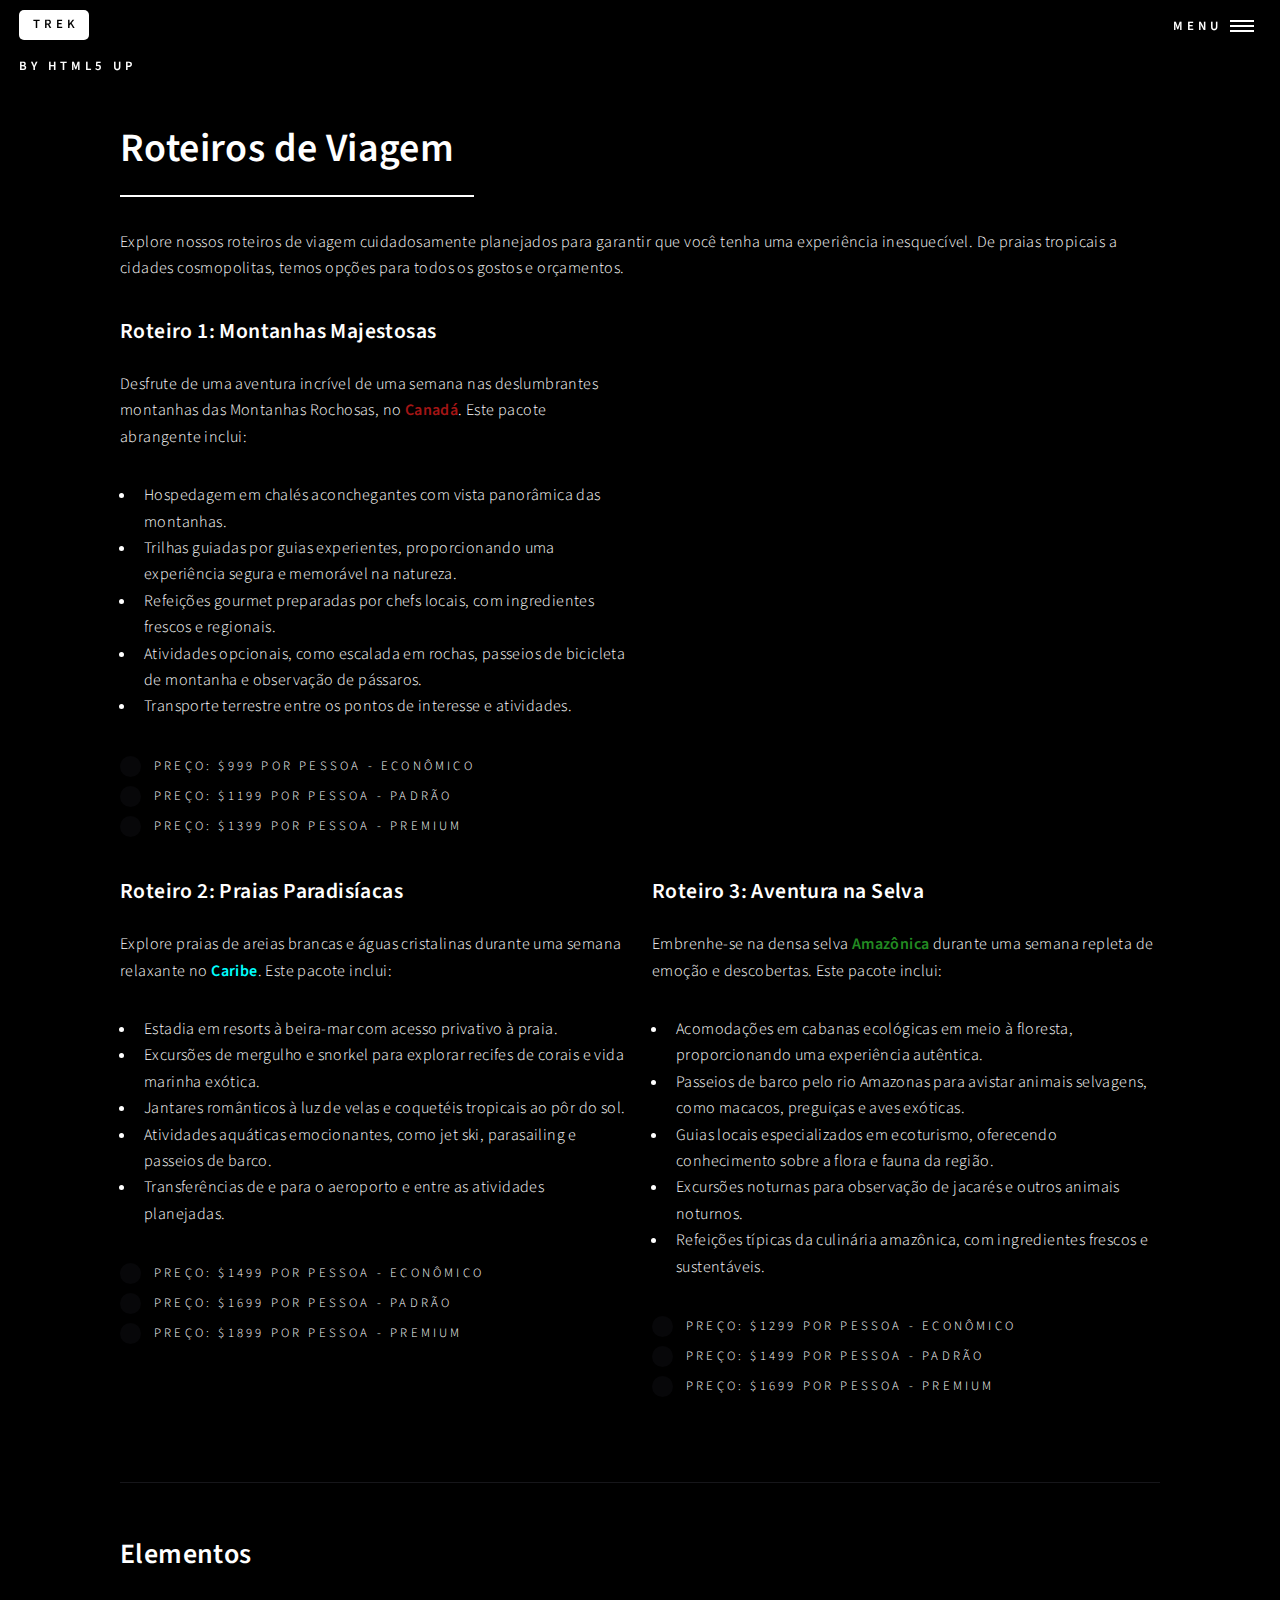
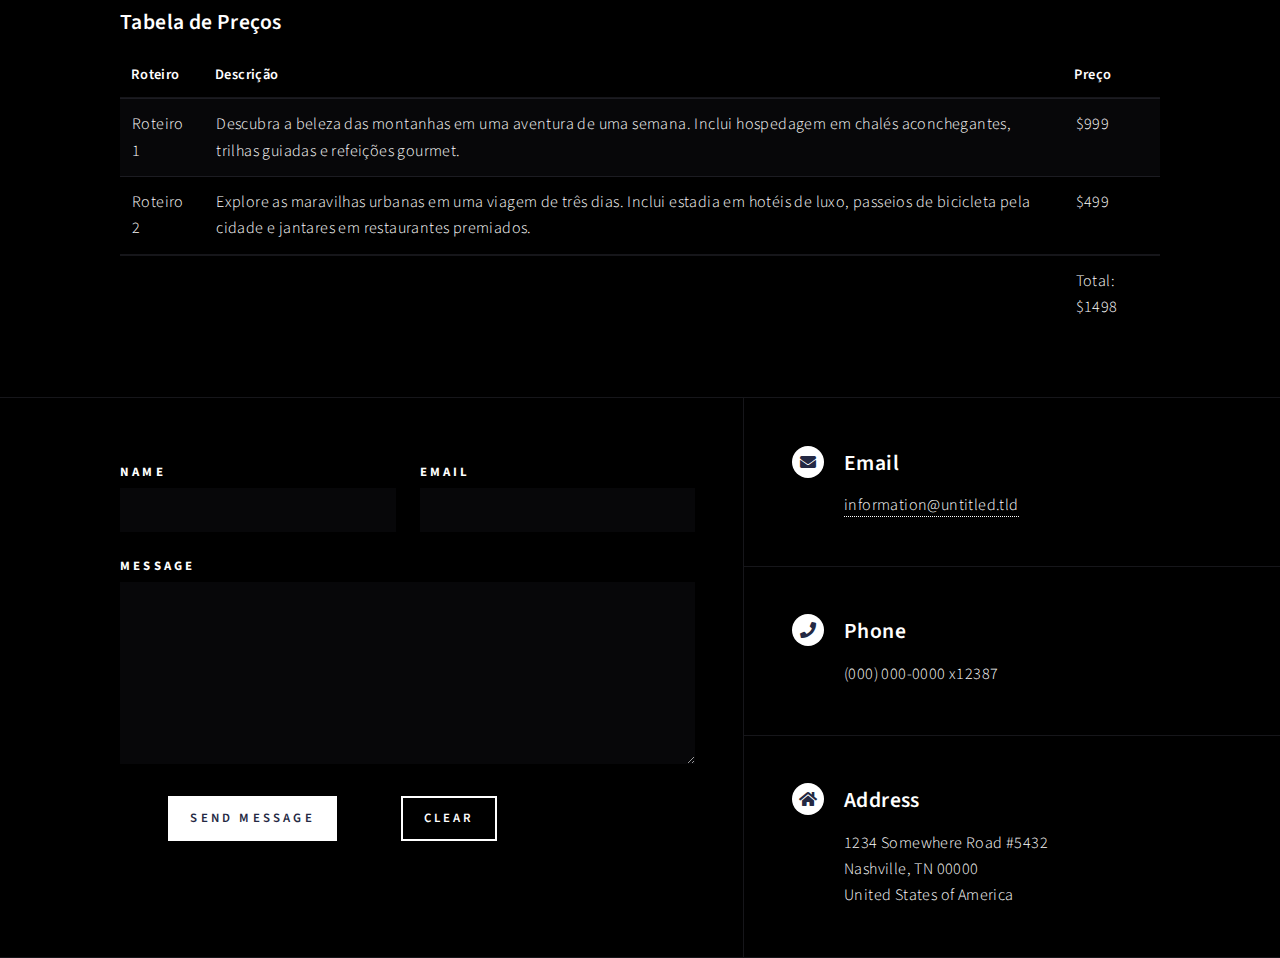
==== commit 9f22c7cc: "Atualização" ====
--- a/elements.html
+++ b/elements.html
@@ -6,7 +6,7 @@
 -->
 <html lang="pt-br">
 	<head>
-		<title>Elements - Forty by HTML5 UP</title>
+		<title>TREK</title>
 		<meta charset="utf-8" />
 		<meta name="viewport" content="width=device-width, initial-scale=1, user-scalable=no" />
 		<link rel="stylesheet" href="assets/css/main.css" />
@@ -19,7 +19,7 @@
 
 				<!-- Header -->
 					<header id="header">
-						<a href="index.html" class="logo"><strong>Forty</strong> <span>by HTML5 UP</span></a>
+						<a href="index.html" class="logo"><strong>Trek</strong> <span>by HTML5 UP</span></a>
 						<nav>
 							<a href="#menu">Menu</a>
 						</nav>
@@ -29,9 +29,9 @@
 					<nav id="menu">
 						<ul class="links">
 							<li><a href="index.html">Home</a></li>
-							<li><a href="landing.html">Landing</a></li>
-							<li><a href="generic.html">Generic</a></li>
-							<li><a href="elements.html">Elements</a></li>
+							<li><a href="landing.html">Em Alta</a></li>
+							<li><a href="generic.html">Crie sua Rota</a></li>
+							<li><a href="elements.html">Roteiros de Viagem</a></li>
 						</ul>
 						<ul class="actions stacked">
 							<li><a href="#" class="button primary fit">Get Started</a></li>
@@ -40,425 +40,137 @@
 					</nav>
 
 				<!-- Main -->
-					<div id="main" class="alt">
-
-						<!-- One -->
-							<section id="one">
-								<div class="inner">
-									<header class="major">
-										<h1>Elements</h1>
-									</header>
-
-									<!-- Content -->
-										<h2 id="content">Sample Content</h2>
-										<p>Praesent ac adipiscing ullamcorper semper ut amet ac risus. Lorem sapien ut odio odio nunc. Ac adipiscing nibh porttitor erat risus justo adipiscing adipiscing amet placerat accumsan. Vis. Faucibus odio magna tempus adipiscing a non. In mi primis arcu ut non accumsan vivamus ac blandit adipiscing adipiscing arcu metus praesent turpis eu ac lacinia nunc ac commodo gravida adipiscing eget accumsan ac nunc adipiscing adipiscing.</p>
-										<div class="row">
-											<div class="col-6 col-12-small">
-												<h3>Sem turpis amet semper</h3>
-												<p>Nunc lacinia ante nunc ac lobortis. Interdum adipiscing gravida odio porttitor sem non mi integer non faucibus ornare mi ut ante amet placerat aliquet. Volutpat commodo eu sed ante lacinia. Sapien a lorem in integer ornare praesent commodo adipiscing arcu in massa commodo lorem accumsan at odio massa ac ac. Semper adipiscing varius montes viverra nibh in adipiscing blandit tempus accumsan.</p>
-											</div>
-											<div class="col-6 col-12-small">
-												<h3>Magna odio tempus commodo</h3>
-												<p>In arcu accumsan arcu adipiscing accumsan orci ac. Felis id enim aliquet. Accumsan ac integer lobortis commodo ornare aliquet accumsan erat tempus amet porttitor. Ante commodo blandit adipiscing integer semper orci eget. Faucibus commodo adipiscing mi eu nullam accumsan morbi arcu ornare odio mi adipiscing nascetur lacus ac interdum morbi accumsan vis mi accumsan ac praesent.</p>
-											</div>
-											<!-- Break -->
-											<div class="col-4 col-12-medium">
-												<h3>Interdum sapien gravida</h3>
-												<p>Nunc lacinia ante nunc ac lobortis. Interdum adipiscing gravida odio porttitor sem non mi integer non faucibus ornare mi ut ante amet placerat aliquet. Volutpat eu sed ante lacinia sapien lorem accumsan varius montes viverra nibh in adipiscing blandit tempus accumsan.</p>
-											</div>
-											<div class="col-4 col-12-medium">
-												<h3>Faucibus consequat lorem</h3>
-												<p>Nunc lacinia ante nunc ac lobortis. Interdum adipiscing gravida odio porttitor sem non mi integer non faucibus ornare mi ut ante amet placerat aliquet. Volutpat eu sed ante lacinia sapien lorem accumsan varius montes viverra nibh in adipiscing blandit tempus accumsan.</p>
-											</div>
-											<div class="col-4 col-12-medium">
-												<h3>Accumsan montes viverra</h3>
-												<p>Nunc lacinia ante nunc ac lobortis. Interdum adipiscing gravida odio porttitor sem non mi integer non faucibus ornare mi ut ante amet placerat aliquet. Volutpat eu sed ante lacinia sapien lorem accumsan varius montes viverra nibh in adipiscing blandit tempus accumsan.</p>
-											</div>
-										</div>
-
-									<hr class="major" />
-
-									<!-- Elements -->
-										<h2 id="elements">Elements</h2>
-										<div class="row gtr-200">
-											<div class="col-6 col-12-medium">
-
-												<!-- Text stuff -->
-													<h3>Text</h3>
-													<p>This is <b>bold</b> and this is <strong>strong</strong>. This is <i>italic</i> and this is <em>emphasized</em>.
-													This is <sup>superscript</sup> text and this is <sub>subscript</sub> text.
-													This is <u>underlined</u> and this is code: <code>for (;;) { ... }</code>.
-													Finally, this is a <a href="#">link</a>.</p>
-													<hr />
-													<h2>Heading Level 2</h2>
-													<h3>Heading Level 3</h3>
-													<h4>Heading Level 4</h4>
-													<hr />
-													<p>Nunc lacinia ante nunc ac lobortis. Interdum adipiscing gravida odio porttitor sem non mi integer non faucibus ornare mi ut ante amet placerat aliquet. Volutpat eu sed ante lacinia sapien lorem accumsan varius montes viverra nibh in adipiscing blandit tempus accumsan.</p>
-
-												<!-- Lists -->
-													<h3>Lists</h3>
-													<div class="row">
-														<div class="col-6 col-12-small">
-
-															<h4>Unordered</h4>
-															<ul>
-																<li>Dolor etiam magna etiam.</li>
-																<li>Sagittis lorem eleifend.</li>
-																<li>Felis dolore viverra.</li>
-															</ul>
-
-															<h4>Alternate</h4>
-															<ul class="alt">
-																<li>Dolor etiam magna etiam.</li>
-																<li>Sagittis lorem eleifend.</li>
-																<li>Felis feugiat viverra.</li>
-															</ul>
-
-														</div>
-														<div class="col-6 col-12-small">
-
-															<h4>Ordered</h4>
-															<ol>
-																<li>Dolor etiam magna etiam.</li>
-																<li>Etiam vel lorem sed viverra.</li>
-																<li>Felis dolore viverra.</li>
-																<li>Dolor etiam magna etiam.</li>
-																<li>Etiam vel lorem sed viverra.</li>
-																<li>Felis dolore viverra.</li>
-															</ol>
-
-															<h4>Icons</h4>
-															<ul class="icons">
-																<li><a href="#" class="icon brands fa-twitter"><span class="label">Twitter</span></a></li>
-																<li><a href="#" class="icon brands fa-facebook-f"><span class="label">Facebook</span></a></li>
-																<li><a href="#" class="icon brands fa-instagram"><span class="label">Instagram</span></a></li>
-																<li><a href="#" class="icon brands fa-github"><span class="label">Github</span></a></li>
-																<li><a href="#" class="icon brands fa-dribbble"><span class="label">Dribbble</span></a></li>
-																<li><a href="#" class="icon brands fa-tumblr"><span class="label">Tumblr</span></a></li>
-															</ul>
-															<ul class="icons">
-																<li><a href="#" class="icon brands alt fa-twitter"><span class="label">Twitter</span></a></li>
-																<li><a href="#" class="icon brands alt fa-facebook-f"><span class="label">Facebook</span></a></li>
-																<li><a href="#" class="icon brands alt fa-instagram"><span class="label">Instagram</span></a></li>
-															</ul>
-
-														</div>
-													</div>
-													<h4>Definition</h4>
-													<dl>
-														<dt>Item1</dt>
-														<dd>
-															<p>Lorem ipsum dolor vestibulum ante ipsum primis in faucibus vestibulum. Blandit adipiscing eu felis iaculis volutpat ac adipiscing accumsan eu faucibus. Integer ac pellentesque praesent. Lorem ipsum dolor.</p>
-														</dd>
-														<dt>Item2</dt>
-														<dd>
-															<p>Lorem ipsum dolor vestibulum ante ipsum primis in faucibus vestibulum. Blandit adipiscing eu felis iaculis volutpat ac adipiscing accumsan eu faucibus. Integer ac pellentesque praesent. Lorem ipsum dolor.</p>
-														</dd>
-														<dt>Item3</dt>
-														<dd>
-															<p>Lorem ipsum dolor vestibulum ante ipsum primis in faucibus vestibulum. Blandit adipiscing eu felis iaculis volutpat ac adipiscing accumsan eu faucibus. Integer ac pellentesque praesent. Lorem ipsum dolor.</p>
-														</dd>
-													</dl>
-
-													<h4>Actions</h4>
-													<ul class="actions">
-														<li><a href="#" class="button primary">Default</a></li>
-														<li><a href="#" class="button">Default</a></li>
-													</ul>
-													<ul class="actions small">
-														<li><a href="#" class="button primary small">Small</a></li>
-														<li><a href="#" class="button small">Small</a></li>
-													</ul>
-													<div class="row">
-														<div class="col-6 col-12-small">
-															<ul class="actions stacked">
-																<li><a href="#" class="button primary">Default</a></li>
-																<li><a href="#" class="button">Default</a></li>
-															</ul>
-														</div>
-														<div class="col-6 col-12-small">
-															<ul class="actions stacked">
-																<li><a href="#" class="button primary small">Small</a></li>
-																<li><a href="#" class="button small">Small</a></li>
-															</ul>
-														</div>
-														<div class="col-6 col-12-small">
-															<ul class="actions stacked">
-																<li><a href="#" class="button primary fit">Default</a></li>
-																<li><a href="#" class="button fit">Default</a></li>
-															</ul>
-														</div>
-														<div class="col-6 col-12-small">
-															<ul class="actions stacked">
-																<li><a href="#" class="button primary small fit">Small</a></li>
-																<li><a href="#" class="button small fit">Small</a></li>
-															</ul>
-														</div>
-													</div>
-
-													<h4>Pagination</h4>
-													<ul class="pagination">
-														<li><span class="button small disabled">Prev</span></li>
-														<li><a href="#" class="page active">1</a></li>
-														<li><a href="#" class="page">2</a></li>
-														<li><a href="#" class="page">3</a></li>
-														<li><span>&hellip;</span></li>
-														<li><a href="#" class="page">8</a></li>
-														<li><a href="#" class="page">9</a></li>
-														<li><a href="#" class="page">10</a></li>
-														<li><a href="#" class="button small">Next</a></li>
-													</ul>
-
-												<!-- Blockquote -->
-													<h3>Blockquote</h3>
-													<blockquote>Fringilla nisl. Donec accumsan interdum nisi, quis tincidunt felis sagittis eget tempus euismod. Vestibulum ante ipsum primis in faucibus vestibulum. Blandit adipiscing eu felis iaculis volutpat ac adipiscing accumsan faucibus. Vestibulum ante ipsum primis in faucibus vestibulum. Blandit adipiscing eu felis.</blockquote>
-
-												<!-- Table -->
-													<h3>Table</h3>
-
-													<h4>Default</h4>
-													<div class="table-wrapper">
-														<table>
-															<thead>
-																<tr>
-																	<th>Name</th>
-																	<th>Description</th>
-																	<th>Price</th>
-																</tr>
-															</thead>
-															<tbody>
-																<tr>
-																	<td>Item1</td>
-																	<td>Ante turpis integer aliquet porttitor.</td>
-																	<td>29.99</td>
-																</tr>
-																<tr>
-																	<td>Item2</td>
-																	<td>Vis ac commodo adipiscing arcu aliquet.</td>
-																	<td>19.99</td>
-																</tr>
-																<tr>
-																	<td>Item3</td>
-																	<td> Morbi faucibus arcu accumsan lorem.</td>
-																	<td>29.99</td>
-																</tr>
-																<tr>
-																	<td>Item4</td>
-																	<td>Vitae integer tempus condimentum.</td>
-																	<td>19.99</td>
-																</tr>
-																<tr>
-																	<td>Item5</td>
-																	<td>Ante turpis integer aliquet porttitor.</td>
-																	<td>29.99</td>
-																</tr>
-															</tbody>
-															<tfoot>
-																<tr>
-																	<td colspan="2"></td>
-																	<td>100.00</td>
-																</tr>
-															</tfoot>
-														</table>
-													</div>
-
-													<h4>Alternate</h4>
-													<div class="table-wrapper">
-														<table class="alt">
-															<thead>
-																<tr>
-																	<th>Name</th>
-																	<th>Description</th>
-																	<th>Price</th>
-																</tr>
-															</thead>
-															<tbody>
-																<tr>
-																	<td>Item1</td>
-																	<td>Ante turpis integer aliquet porttitor.</td>
-																	<td>29.99</td>
-																</tr>
-																<tr>
-																	<td>Item2</td>
-																	<td>Vis ac commodo adipiscing arcu aliquet.</td>
-																	<td>19.99</td>
-																</tr>
-																<tr>
-																	<td>Item3</td>
-																	<td> Morbi faucibus arcu accumsan lorem.</td>
-																	<td>29.99</td>
-																</tr>
-																<tr>
-																	<td>Item4</td>
-																	<td>Vitae integer tempus condimentum.</td>
-																	<td>19.99</td>
-																</tr>
-																<tr>
-																	<td>Item5</td>
-																	<td>Ante turpis integer aliquet porttitor.</td>
-																	<td>29.99</td>
-																</tr>
-															</tbody>
-															<tfoot>
-																<tr>
-																	<td colspan="2"></td>
-																	<td>100.00</td>
-																</tr>
-															</tfoot>
-														</table>
-													</div>
-
-											</div>
-											<div class="col-6 col-12-medium">
-
-												<!-- Buttons -->
-													<h3>Buttons</h3>
-													<ul class="actions">
-														<li><a href="#" class="button primary">Primary</a></li>
-														<li><a href="#" class="button">Default</a></li>
-													</ul>
-													<div class="row">
-														<div class="col-6 col-12-xsmall">
-															<ul class="actions stacked">
-																<li><a href="#" class="button large">Large</a></li>
-																<li><a href="#" class="button">Default</a></li>
-																<li><a href="#" class="button small">Small</a></li>
-															</ul>
-														</div>
-														<div class="col-6 col-12-xsmall">
-															<ul class="actions stacked">
-																<li><a href="#" class="button primary large">Large</a></li>
-																<li><a href="#" class="button primary">Default</a></li>
-																<li><a href="#" class="button primary small">Small</a></li>
-															</ul>
-														</div>
-													</div>
-													<ul class="actions fit">
-														<li><a href="#" class="button primary fit">Fit</a></li>
-														<li><a href="#" class="button fit">Fit</a></li>
-													</ul>
-													<ul class="actions fit small">
-														<li><a href="#" class="button primary fit small">Fit + Small</a></li>
-														<li><a href="#" class="button fit small">Fit + Small</a></li>
-													</ul>
-													<ul class="actions">
-														<li><a href="#" class="button primary icon solid fa-search">Icon</a></li>
-														<li><a href="#" class="button icon solid fa-download">Icon</a></li>
-													</ul>
-													<ul class="actions">
-														<li><span class="button primary disabled">Primary</span></li>
-														<li><span class="button disabled">Default</span></li>
-													</ul>
-
-												<!-- Form -->
-													<h3>Form</h3>
-
-													<form method="post" action="#">
-														<div class="row gtr-uniform">
-															<div class="col-6 col-12-xsmall">
-																<input type="text" name="demo-name" id="demo-name" value="" placeholder="Name" />
-															</div>
-															<div class="col-6 col-12-xsmall">
-																<input type="email" name="demo-email" id="demo-email" value="" placeholder="Email" />
-															</div>
-															<!-- Break -->
-															<div class="col-12">
-																<select name="demo-category" id="demo-category">
-																	<option value="">- Category -</option>
-																	<option value="1">Manufacturing</option>
-																	<option value="1">Shipping</option>
-																	<option value="1">Administration</option>
-																	<option value="1">Human Resources</option>
-																</select>
-															</div>
-															<!-- Break -->
-															<div class="col-4 col-12-small">
-																<input type="radio" id="demo-priority-low" name="demo-priority" checked>
-																<label for="demo-priority-low">Low</label>
-															</div>
-															<div class="col-4 col-12-small">
-																<input type="radio" id="demo-priority-normal" name="demo-priority">
-																<label for="demo-priority-normal">Normal</label>
-															</div>
-															<div class="col-4 col-12-small">
-																<input type="radio" id="demo-priority-high" name="demo-priority">
-																<label for="demo-priority-high">High</label>
-															</div>
-															<!-- Break -->
-															<div class="col-6 col-12-small">
-																<input type="checkbox" id="demo-copy" name="demo-copy">
-																<label for="demo-copy">Email me a copy</label>
-															</div>
-															<div class="col-6 col-12-small">
-																<input type="checkbox" id="demo-human" name="demo-human" checked>
-																<label for="demo-human">I am a human</label>
-															</div>
-															<!-- Break -->
-															<div class="col-12">
-																<textarea name="demo-message" id="demo-message" placeholder="Enter your message" rows="6"></textarea>
-															</div>
-															<!-- Break -->
-															<div class="col-12">
-																<ul class="actions">
-																	<li><input type="submit" value="Send Message" class="primary" /></li>
-																	<li><input type="reset" value="Reset" /></li>
-																</ul>
-															</div>
-														</div>
-													</form>
-
-												<!-- Image -->
-													<h3>Image</h3>
-
-													<h4>Fit</h4>
-													<span class="image fit"><img src="images/pic03.jpg" alt="" /></span>
-													<div class="box alt">
-														<div class="row gtr-50 gtr-uniform">
-															<div class="col-4"><span class="image fit"><img src="images/pic08.jpg" alt="" /></span></div>
-															<div class="col-4"><span class="image fit"><img src="images/pic09.jpg" alt="" /></span></div>
-															<div class="col-4"><span class="image fit"><img src="images/pic10.jpg" alt="" /></span></div>
-															<!-- Break -->
-															<div class="col-4"><span class="image fit"><img src="images/pic10.jpg" alt="" /></span></div>
-															<div class="col-4"><span class="image fit"><img src="images/pic08.jpg" alt="" /></span></div>
-															<div class="col-4"><span class="image fit"><img src="images/pic09.jpg" alt="" /></span></div>
-															<!-- Break -->
-															<div class="col-4"><span class="image fit"><img src="images/pic09.jpg" alt="" /></span></div>
-															<div class="col-4"><span class="image fit"><img src="images/pic10.jpg" alt="" /></span></div>
-															<div class="col-4"><span class="image fit"><img src="images/pic08.jpg" alt="" /></span></div>
-														</div>
-													</div>
-
-													<h4>Left &amp; Right</h4>
-													<p><span class="image left"><img src="images/pic09.jpg" alt="" /></span>Lorem ipsum dolor sit accumsan interdum nisi, quis tincidunt felis sagittis eget. tempus euismod. Vestibulum ante ipsum primis in faucibus vestibulum. Blandit adipiscing eu felis iaculis volutpat ac adipiscing accumsan eu faucibus. Integer ac pellentesque praesent tincidunt felis sagittis eget. tempus euismod. Vestibulum ante ipsum primis sagittis eget. tempus euismod. Vestibulum ante ipsum primis in faucibus vestibulum. Blandit adipiscing eu felis iaculis volutpat ac adipiscing accumsan eu faucibus. Integer ac pellentesque praesent tincidunt felis sagittis eget tempus vestibulum ante ipsum primis in faucibus magna blandit adipiscing eu felis iaculis.</p>
-													<p><span class="image right"><img src="images/pic10.jpg" alt="" /></span>Lorem ipsum dolor sit accumsan interdum nisi, quis tincidunt felis sagittis eget. tempus euismod. Vestibulum ante ipsum primis in faucibus vestibulum. Blandit adipiscing eu felis iaculis volutpat ac adipiscing accumsan eu faucibus. Integer ac pellentesque praesent tincidunt felis sagittis eget. tempus euismod. Vestibulum ante ipsum primis sagittis eget. tempus euismod. Vestibulum ante ipsum primis in faucibus vestibulum. Blandit adipiscing eu felis iaculis volutpat ac adipiscing accumsan eu faucibus. Integer ac pellentesque praesent tincidunt felis sagittis eget tempus vestibulum ante ipsum primis in faucibus magna blandit adipiscing eu felis iaculis.</p>
-
-												<!-- Box -->
-													<h3>Box</h3>
-													<div class="box">
-														<p>Felis sagittis eget tempus primis in faucibus vestibulum. Blandit adipiscing eu felis iaculis volutpat ac adipiscing accumsan eu faucibus. Integer ac pellentesque praesent tincidunt felis sagittis eget. tempus euismod. Magna sed etiam ante ipsum primis in faucibus vestibulum. Blandit adipiscing eu ipsum primis in faucibus vestibulum. Blandit adipiscing eu felis iaculis volutpat ac adipiscing accumsan eu faucibus lorem ipsum.</p>
-													</div>
-
-												<!-- Preformatted Code -->
-													<h3>Preformatted</h3>
-													<pre><code>i = 0;
-
-while (!deck.isInOrder()) {
-    print 'Iteration ' + i;
-    deck.shuffle();
-    i++;
-}
-
-print 'It took ' + i + ' iterations to sort the deck.';
-</code></pre>
-
-											</div>
-										</div>
-
-								</div>
-							</section>
-
-					</div>
+				<div id="main" class="alt">
+
+					<!-- One -->
+					<section id="one">
+						<div class="inner">
+							<header class="major">
+								<h1>Roteiros de Viagem</h1>
+							</header>
+				
+							<!-- Content -->
+							<p>Explore nossos roteiros de viagem cuidadosamente planejados para garantir que você tenha uma experiência inesquecível. De praias tropicais a cidades cosmopolitas, temos opções para todos os gostos e orçamentos.</p>
+							<div class="row">
+								<div class="col-6 col-12-small">
+									<h3>Roteiro 1: Montanhas Majestosas</h3>
+									<p>Desfrute de uma aventura incrível de uma semana nas deslumbrantes montanhas das Montanhas Rochosas, no <strong style="color: rgb(163, 21, 21);">Canadá</strong>. Este pacote abrangente inclui:</p>
+									<ul>
+										<li>Hospedagem em chalés aconchegantes com vista panorâmica das montanhas.</li>
+										<li>Trilhas guiadas por guias experientes, proporcionando uma experiência segura e memorável na natureza.</li>
+										<li>Refeições gourmet preparadas por chefs locais, com ingredientes frescos e regionais.</li>
+										<li>Atividades opcionais, como escalada em rochas, passeios de bicicleta de montanha e observação de pássaros.</li>
+										<li>Transporte terrestre entre os pontos de interesse e atividades.</li>
+									</ul>
+									<form action="#" method="post">
+										<div class="price-option">
+											<input type="radio" id="price1" name="price" value="999" style="background-color: aliceblue;">
+											<label for="price1">Preço: $999 por pessoa - Econômico</label>
+										</div>
+										<div class="price-option">
+											<input type="radio" id="price2" name="price" value="1199">
+											<label for="price2">Preço: $1199 por pessoa - Padrão</label>
+										</div>
+										<div class="price-option">
+											<input type="radio" id="price3" name="price" value="1399">
+											<label for="price3">Preço: $1399 por pessoa - Premium</label>
+										</div>
+									</form>
+								</div>								
+								<div class="row">
+									<div class="col-6 col-12-small">
+										<h3>Roteiro 2: Praias Paradisíacas</h3>
+										<p>Explore praias de areias brancas e águas cristalinas durante uma semana relaxante no <strong style="color: aqua;">Caribe</strong>. Este pacote inclui:</p>
+										<ul>
+											<li>Estadia em resorts à beira-mar com acesso privativo à praia.</li>
+											<li>Excursões de mergulho e snorkel para explorar recifes de corais e vida marinha exótica.</li>
+											<li>Jantares românticos à luz de velas e coquetéis tropicais ao pôr do sol.</li>
+											<li>Atividades aquáticas emocionantes, como jet ski, parasailing e passeios de barco.</li>
+											<li>Transferências de e para o aeroporto e entre as atividades planejadas.</li>
+										</ul>
+										<form action="#" method="post">
+											<div class="price-option">
+												<input type="radio" id="price4" name="price" value="1499">
+												<label for="price4">Preço: $1499 por pessoa - Econômico</label>
+											</div>
+											<div class="price-option">
+												<input type="radio" id="price5" name="price" value="1699">
+												<label for="price5">Preço: $1699 por pessoa - Padrão</label>
+											</div>
+											<div class="price-option">
+												<input type="radio" id="price6" name="price" value="1899">
+												<label for="price6">Preço: $1899 por pessoa - Premium</label>
+											</div>
+										</form>
+									</div>                                
+									<div class="col-6 col-12-small">
+										<h3>Roteiro 3: Aventura na Selva</h3>
+										<p>Embrenhe-se na densa selva <strong style="color: forestgreen;">Amazônica</strong> durante uma semana repleta de emoção e descobertas. Este pacote inclui:</p>
+										<ul>
+											<li>Acomodações em cabanas ecológicas em meio à floresta, proporcionando uma experiência autêntica.</li>
+											<li>Passeios de barco pelo rio Amazonas para avistar animais selvagens, como macacos, preguiças e aves exóticas.</li>
+											<li>Guias locais especializados em ecoturismo, oferecendo conhecimento sobre a flora e fauna da região.</li>
+											<li>Excursões noturnas para observação de jacarés e outros animais noturnos.</li>
+											<li>Refeições típicas da culinária amazônica, com ingredientes frescos e sustentáveis.</li>
+										</ul>
+										<form action="#" method="post">
+											<div class="price-option">
+												<input type="radio" id="price7" name="price" value="1299">
+												<label for="price7">Preço: $1299 por pessoa - Econômico</label>
+											</div>
+											<div class="price-option">
+												<input type="radio" id="price8" name="price" value="1499">
+												<label for="price8">Preço: $1499 por pessoa - Padrão</label>
+											</div>
+											<div class="price-option">
+												<input type="radio" id="price9" name="price" value="1699">
+												<label for="price9">Preço: $1699 por pessoa - Premium</label>
+											</div>
+										</form>
+									</div>                                
+								</div>								
+							</div>
+							<hr class="major" />
+				
+							<!-- Elements -->
+							<h2 id="elements">Elementos</h2>
+							<!-- Table -->
+							<h3>Tabela de Preços</h3>
+							<div class="table-wrapper">
+								<table>
+									<thead>
+										<tr>
+											<th>Roteiro</th>
+											<th>Descrição</th>
+											<th>Preço</th>
+										</tr>
+									</thead>
+									<tbody>
+										<tr>
+											<td>Roteiro 1</td>
+											<td>Descubra a beleza das montanhas em uma aventura de uma semana. Inclui hospedagem em chalés aconchegantes, trilhas guiadas e refeições gourmet.</td>
+											<td>$999</td>
+										</tr>
+										<tr>
+											<td>Roteiro 2</td>
+											<td>Explore as maravilhas urbanas em uma viagem de três dias. Inclui estadia em hotéis de luxo, passeios de bicicleta pela cidade e jantares em restaurantes premiados.</td>
+											<td>$499</td>
+										</tr>
+									</tbody>
+									<tfoot>
+										<tr>
+											<td colspan="2"></td>
+											<td>Total: $1498</td>
+										</tr>
+									</tfoot>
+								</table>
+							</div>
+				
+						</div>
+					</section>
+				
+				</div>
+				
 
 				<!-- Contact -->
 					<section id="contact">
@@ -512,23 +224,6 @@
 							</section>
 						</div>
 					</section>
-
-				<!-- Footer -->
-					<footer id="footer">
-						<div class="inner">
-							<ul class="icons">
-								<li><a href="#" class="icon brands alt fa-twitter"><span class="label">Twitter</span></a></li>
-								<li><a href="#" class="icon brands alt fa-facebook-f"><span class="label">Facebook</span></a></li>
-								<li><a href="#" class="icon brands alt fa-instagram"><span class="label">Instagram</span></a></li>
-								<li><a href="#" class="icon brands alt fa-github"><span class="label">GitHub</span></a></li>
-								<li><a href="#" class="icon brands alt fa-linkedin-in"><span class="label">LinkedIn</span></a></li>
-							</ul>
-							<ul class="copyright">
-								<li>&copy; Untitled</li><li>Design: <a href="https://html5up.net">HTML5 UP</a></li>
-							</ul>
-						</div>
-					</footer>
-
 			</div>
 
 		<!-- Scripts -->
--- a/assets/css/main.css
+++ b/assets/css/main.css
@@ -2665,7 +2665,6 @@
 				position: absolute;
 				right: 1.5em;
 				top: 0;
-				vertical-align: middle;
 				width: 36px;
 			}
 
@@ -2995,7 +2994,7 @@
 			-webkit-flex-direction: row;
 			-ms-flex-direction: row;
 			flex-direction: row;
-			background-color: #2e3450;
+			background-color: #000000;
 		}
 
 			.spotlights > section > .image {
@@ -3248,7 +3247,6 @@
 				line-height: inherit;
 				padding: 0 0.75em;
 				position: relative;
-				vertical-align: middle;
 			}
 
 				#header nav a:last-child {
@@ -3270,7 +3268,6 @@
 						position: absolute;
 						right: 1.5em;
 						top: 0;
-						vertical-align: middle;
 						width: 24px;
 					}
 
@@ -3920,7 +3917,6 @@
 			text-align: right;
 			text-indent: 8em;
 			top: 0;
-			vertical-align: middle;
 			white-space: nowrap;
 			width: 8em;
 		}
